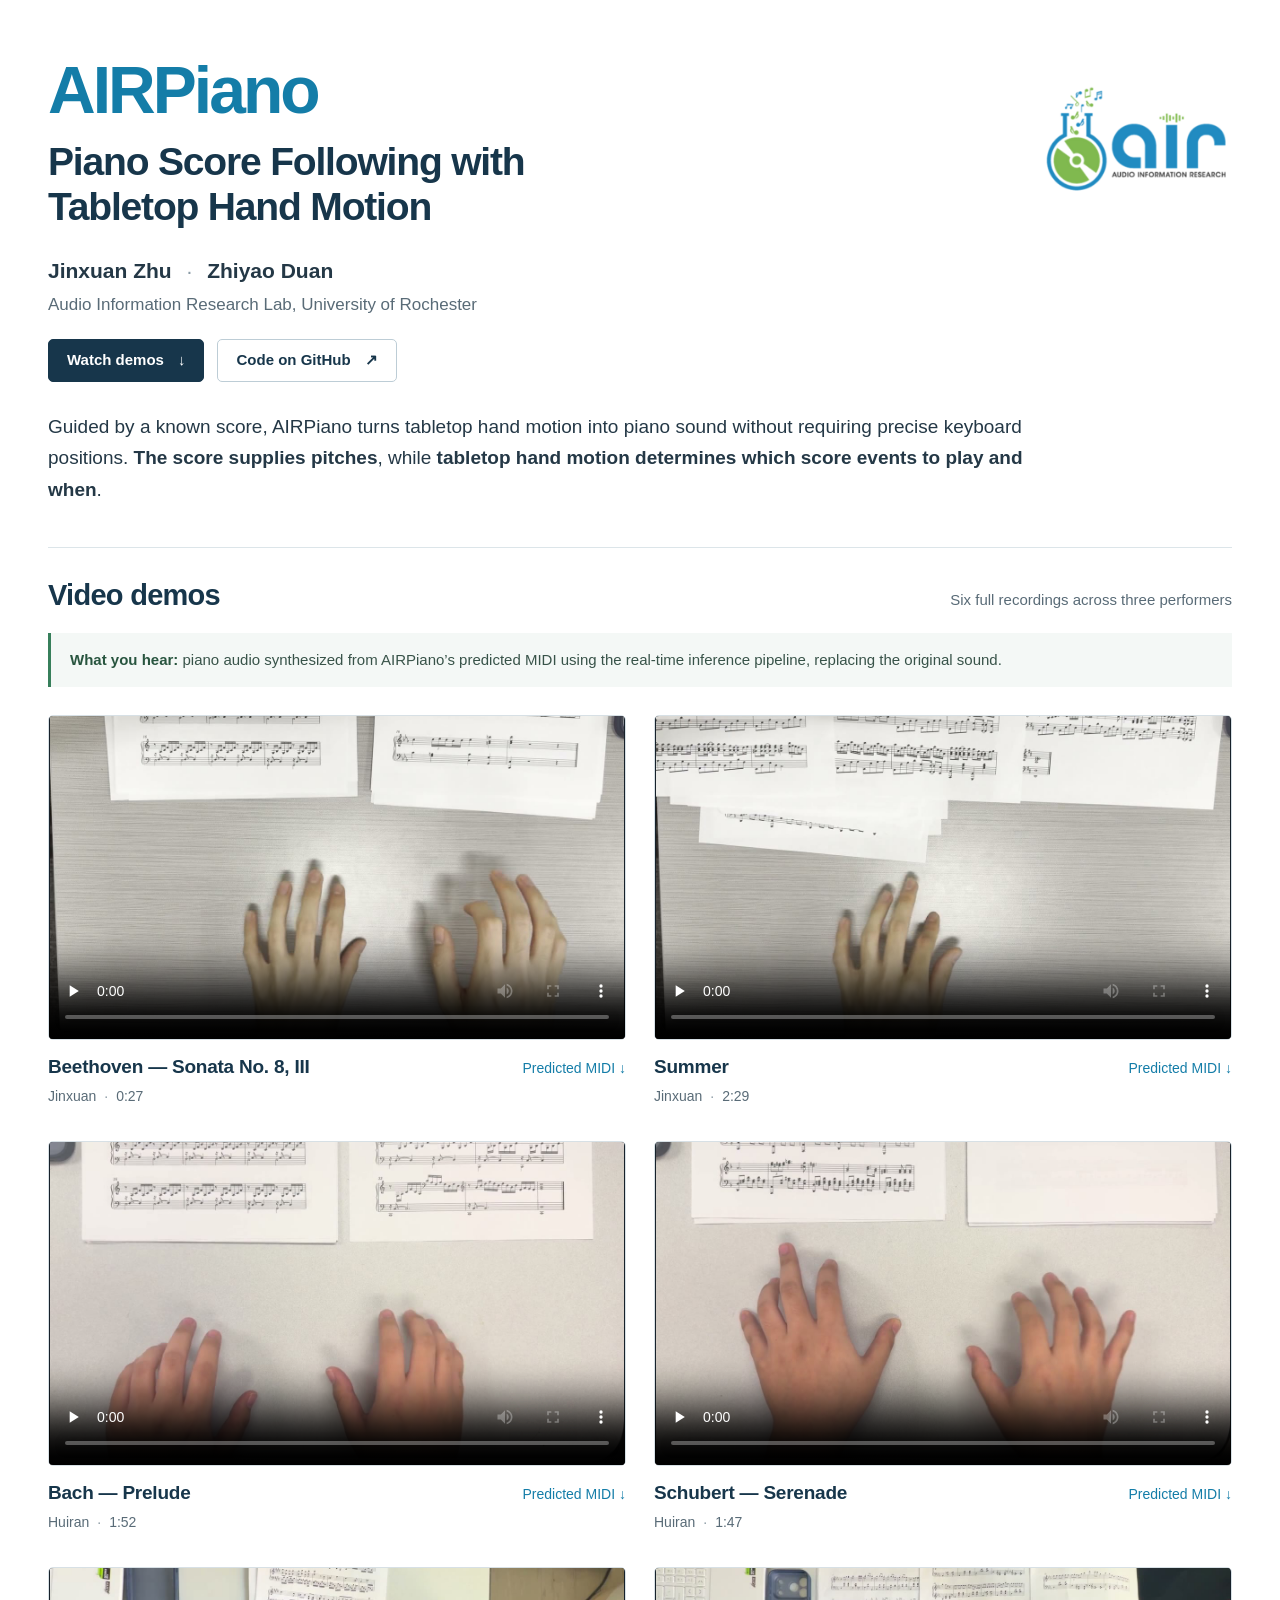
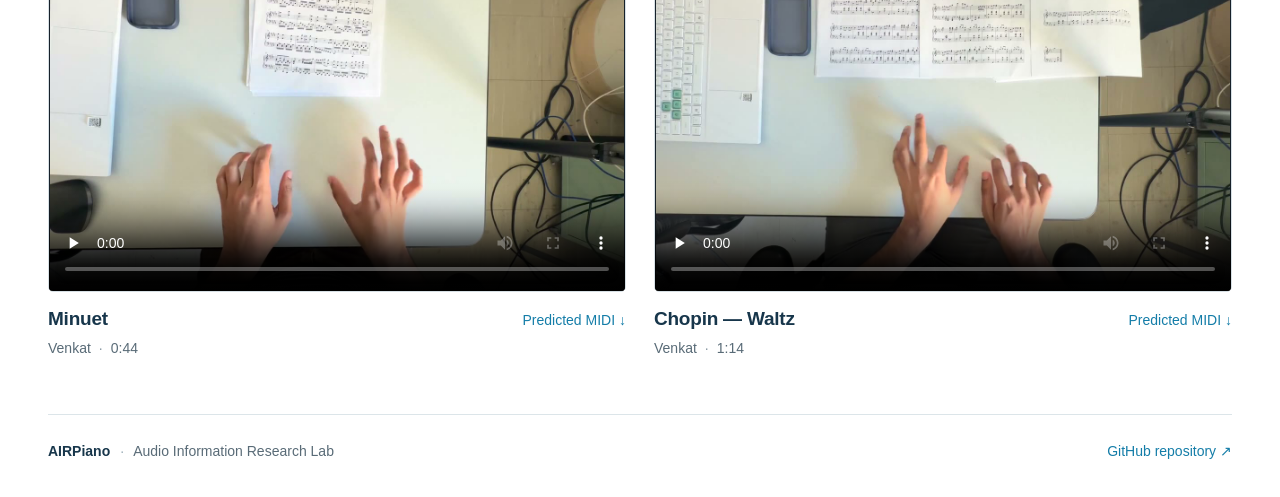
==== docs/index.html @ 3754e56a "Add AIRPiano project page and six predicted MIDI demos" ====
<!doctype html>
<html lang="en">
  <head>
    <meta charset="utf-8">
    <meta name="viewport" content="width=device-width, initial-scale=1">
    <meta name="theme-color" content="#17364b">
    <meta name="description" content="AIRPiano turns tabletop hand motion into piano sound through score-guided alignment. Explore six recorded performances with audio synthesized from predicted MIDI.">
    <meta property="og:title" content="AIRPiano: Piano Score Following with Tabletop Hand Motion">
    <meta property="og:description" content="The score supplies pitches. Tabletop hand motion determines which score events to play and when.">
    <meta property="og:type" content="website">
    <meta property="og:url" content="https://modistandrew.github.io/AIR-Piano/">
    <title>AIRPiano — Piano Score Following with Tabletop Hand Motion</title>
    <link rel="stylesheet" href="styles.css">
    <script src="app.js" defer></script>
  </head>
  <body>
    <a class="skip-link" href="#demos">Skip to video demos</a>
    <header class="project-header page-width">
      <div class="title-row">
        <h1><span class="project-name">AIRPiano</span><span class="project-title">Piano Score Following with<br class="desktop-break"> Tabletop Hand Motion</span></h1>
        <img class="lab-logo" src="assets/air-lab-logo.png" width="224" height="130" alt="Audio Information Research Lab">
      </div>
      <p class="authors">Jinxuan Zhu <span aria-hidden="true">·</span> Zhiyao Duan</p>
      <p class="affiliation">Audio Information Research Lab, University of Rochester</p>
      <nav class="project-links" aria-label="Project links">
        <a class="primary-link" href="#demos">Watch demos <span aria-hidden="true">↓</span></a>
        <a class="repository-link" href="https://github.com/ModistAndrew/AIR-Piano" target="_blank" rel="noopener noreferrer">Code on GitHub <span aria-hidden="true">↗</span><span class="sr-only"> (opens in a new tab)</span></a>
      </nav>
      <p class="project-intro">Guided by a known score, AIRPiano turns tabletop hand motion into piano sound without requiring precise keyboard positions. <strong>The score supplies pitches</strong>, while <strong>tabletop hand motion determines which score events to play and when</strong>.</p>
    </header>

    <main id="main" class="page-width">
      <section class="demo-section" id="demos" aria-labelledby="demos-title">
        <div class="section-heading">
          <h2 id="demos-title">Video demos</h2>
          <p>Six full recordings across three performers</p>
        </div>
        <div class="audio-note" id="audio-note">
          <p><strong>What you hear:</strong> piano audio synthesized from AIRPiano’s predicted MIDI using the real-time inference pipeline, replacing the original sound.</p>
        </div>
        <p id="gallery-status" class="gallery-status" role="status">Loading performances…</p>
        <button id="retry-load" class="retry-button" type="button" hidden>Try loading again</button>
        <div id="demo-gallery" class="demo-gallery" aria-describedby="audio-note"></div>
        <noscript><p class="gallery-status">Please enable JavaScript to load the video gallery. The project’s source code is available on <a href="https://github.com/ModistAndrew/AIR-Piano">GitHub</a>.</p></noscript>
      </section>
    </main>

    <footer class="site-footer page-width">
      <p><strong>AIRPiano</strong> <span aria-hidden="true">·</span> Audio Information Research Lab</p>
      <a href="https://github.com/ModistAndrew/AIR-Piano" target="_blank" rel="noopener noreferrer">GitHub repository <span aria-hidden="true">↗</span><span class="sr-only"> (opens in a new tab)</span></a>
    </footer>
  </body>
</html>
---- docs/styles.css ----
:root {
  color-scheme: light;
  --navy: #17364b;
  --ink: #243846;
  --muted: #596b77;
  --blue: #147da8;
  --green: #377f5b;
  --line: #dce5e9;
  --soft: #f4f8f6;
}

* { box-sizing: border-box; }
html { scroll-behavior: smooth; scroll-padding-top: 24px; }
body { margin: 0; color: var(--ink); background: #fff; font: 17px/1.6 -apple-system, BlinkMacSystemFont, "Segoe UI", Arial, sans-serif; }
a { color: var(--blue); text-underline-offset: 4px; }
a:hover { color: var(--navy); }
button, a, video { -webkit-tap-highlight-color: transparent; }
a:focus-visible, button:focus-visible, video:focus-visible { outline: 3px solid #157faa; outline-offset: 5px; }
button { font: inherit; }
[hidden] { display: none !important; }
.page-width { width: min(1184px, calc(100% - 64px)); margin-inline: auto; }
.sr-only { position: absolute; width: 1px; height: 1px; padding: 0; margin: -1px; overflow: hidden; clip: rect(0,0,0,0); white-space: nowrap; border: 0; }
.skip-link { position: fixed; z-index: 10; top: 12px; left: 16px; padding: 10px 18px; color: #fff; background: var(--navy); transform: translateY(-150%); }
.skip-link:focus { color: #fff; transform: translateY(0); }

.project-header { padding-top: 52px; padding-bottom: 42px; }
.title-row { display: flex; align-items: center; justify-content: space-between; gap: 48px; }
h1, h2, h3, p { margin-top: 0; }
h1 { margin-bottom: 0; color: var(--navy); font-weight: 650; letter-spacing: -.035em; line-height: 1.16; }
.project-name { display: block; margin-bottom: 10px; color: var(--blue); font-size: clamp(46px, 5.2vw, 66px); font-weight: 750; letter-spacing: -.045em; }
.project-title { display: block; font-size: clamp(27px, 3.05vw, 40px); }
.lab-logo { display: block; flex: 0 0 auto; width: 190px; height: auto; object-fit: contain; }
.authors { margin: 25px 0 3px; font-size: 21px; font-weight: 600; }
.authors span { display: inline-block; padding-inline: 9px; color: #8a9ba6; font-weight: 400; }
.affiliation { margin-bottom: 21px; color: var(--muted); font-size: 17px; }
.project-links { display: flex; align-items: center; flex-wrap: wrap; gap: 13px; }
.project-links a { display: inline-flex; align-items: center; justify-content: center; gap: 14px; min-height: 43px; padding: 8px 18px; border: 1px solid var(--navy); border-radius: 5px; font-size: 15px; font-weight: 600; text-decoration: none; }
.project-links .primary-link { color: #fff; background: var(--navy); }
.project-links .primary-link:hover { background: #244f69; }
.project-links .repository-link { color: var(--navy); border-color: #bdcdd6; background: #fff; }
.project-links .repository-link:hover { border-color: var(--navy); background: #f7fafb; }
.project-intro { max-width: 1030px; margin: 29px 0 0; font-size: 19px; line-height: 1.65; }
.project-intro strong { font-weight: 650; }

.demo-section { padding-top: 29px; border-top: 1px solid var(--line); }
.section-heading { display: flex; align-items: baseline; justify-content: space-between; gap: 20px; margin-bottom: 18px; }
h2 { margin: 0; color: var(--navy); font-size: 29px; line-height: 1.3; font-weight: 650; letter-spacing: -.025em; }
.section-heading p { margin: 0; color: var(--muted); font-size: 15px; }
.audio-note { margin-bottom: 28px; padding: 15px 19px; border-left: 3px solid var(--green); background: var(--soft); color: #385349; font-size: 15px; line-height: 1.65; }
.audio-note p { margin: 0; }
.audio-note strong { color: #28553f; font-weight: 650; }
.gallery-status { margin: 36px 0; color: var(--muted); }
.retry-button { margin-bottom: 28px; padding: 8px 18px; color: var(--navy); border: 1px solid #a8bdc9; border-radius: 4px; background: #fff; cursor: pointer; }
.demo-gallery { display: grid; grid-template-columns: repeat(2, minmax(0, 1fr)); gap: 34px 28px; }
.demo-card { min-width: 0; }
.video-frame { position: relative; overflow: hidden; aspect-ratio: 16 / 9; background: #eaf0f3; border: 1px solid #d7e0e5; border-radius: 5px; }
.video-frame video { display: block; width: 100%; height: 100%; object-fit: contain; background: #17212a; }
.video-error { position: absolute; inset: 0; display: grid; place-content: center; gap: 12px; padding: 25px; color: var(--navy); background: #f2f6f8; text-align: center; font-size: 15px; }
.video-error p { margin: 0; }
.video-error a { font-weight: 600; }
.demo-caption { display: flex; align-items: flex-start; justify-content: space-between; gap: 15px; padding-top: 14px; }
.demo-caption > div { min-width: 0; }
h3 { margin-bottom: 5px; color: var(--navy); font-size: 19px; line-height: 1.4; font-weight: 650; letter-spacing: -.012em; }
.demo-meta { display: flex; flex-wrap: wrap; gap: 8px; margin: 0; color: var(--muted); font-size: 14px; line-height: 1.5; }
.demo-meta .meta-separator { color: #8b9aa4; }
.midi-download { flex: 0 0 auto; padding: 3px 0 3px 8px; font-size: 14px; white-space: nowrap; text-decoration: none; }
.midi-download:hover { text-decoration: underline; }
.site-footer { display: flex; align-items: center; justify-content: space-between; gap: 24px; margin-top: 55px; padding-top: 25px; padding-bottom: 35px; border-top: 1px solid var(--line); color: var(--muted); font-size: 14px; }
.site-footer p { margin: 0; }
.site-footer p span { padding-inline: 6px; color: #9badb8; }
.site-footer strong { color: var(--navy); font-weight: 650; }
.site-footer a { text-decoration: none; }
.site-footer a:hover { text-decoration: underline; }

@media (max-width: 900px) {
  .title-row { gap: 24px; }
  .lab-logo { width: 145px; }
  .desktop-break { display: none; }
  .demo-caption { flex-direction: column; gap: 6px; }
  .midi-download { padding-left: 0; }
}

@media (max-width: 680px) {
  html { scroll-padding-top: 16px; }
  .page-width { width: calc(100% - 36px); }
  .project-header { padding-top: 26px; padding-bottom: 29px; }
  .title-row { position: relative; display: block; }
  .project-name { padding-right: 100px; margin-bottom: 17px; font-size: 45px; }
  .project-title { font-size: 30px; line-height: 1.2; }
  .lab-logo { position: absolute; top: 1px; right: 0; width: 88px; }
  .authors { margin-top: 20px; font-size: 18px; }
  .affiliation { font-size: 15px; line-height: 1.55; }
  .project-links a { padding-inline: 14px; font-size: 14px; min-height: 44px; }
  .project-intro { margin-top: 23px; font-size: 17px; line-height: 1.65; }
  .demo-section { padding-top: 24px; }
  .section-heading { display: block; margin-bottom: 16px; }
  h2 { font-size: 27px; }
  .section-heading p { margin-top: 7px; font-size: 14px; }
  .audio-note { padding: 13px 15px; margin-bottom: 23px; font-size: 14px; }
  .demo-gallery { grid-template-columns: minmax(0, 1fr); gap: 29px; }
  .demo-caption { display: grid; grid-template-columns: minmax(0, 1fr) auto; gap: 4px 12px; padding-top: 11px; }
  .demo-caption > div { display: contents; }
  .demo-caption h3 { grid-column: 1 / -1; margin-bottom: 0; font-size: 18px; }
  .demo-meta { grid-column: 1; grid-row: 2; }
  .midi-download { grid-column: 2; grid-row: 2; align-self: start; padding-top: 0; font-size: 13px; }
  .site-footer { align-items: flex-start; flex-direction: column; gap: 11px; margin-top: 35px; padding-top: 21px; padding-bottom: 28px; font-size: 13px; }
}

@media (max-width: 360px) {
  .project-name { font-size: 39px; padding-right: 87px; }
  .lab-logo { width: 77px; }
  .project-title { font-size: 27px; }
}

@media (prefers-reduced-motion: reduce) {
  html { scroll-behavior: auto; }
}
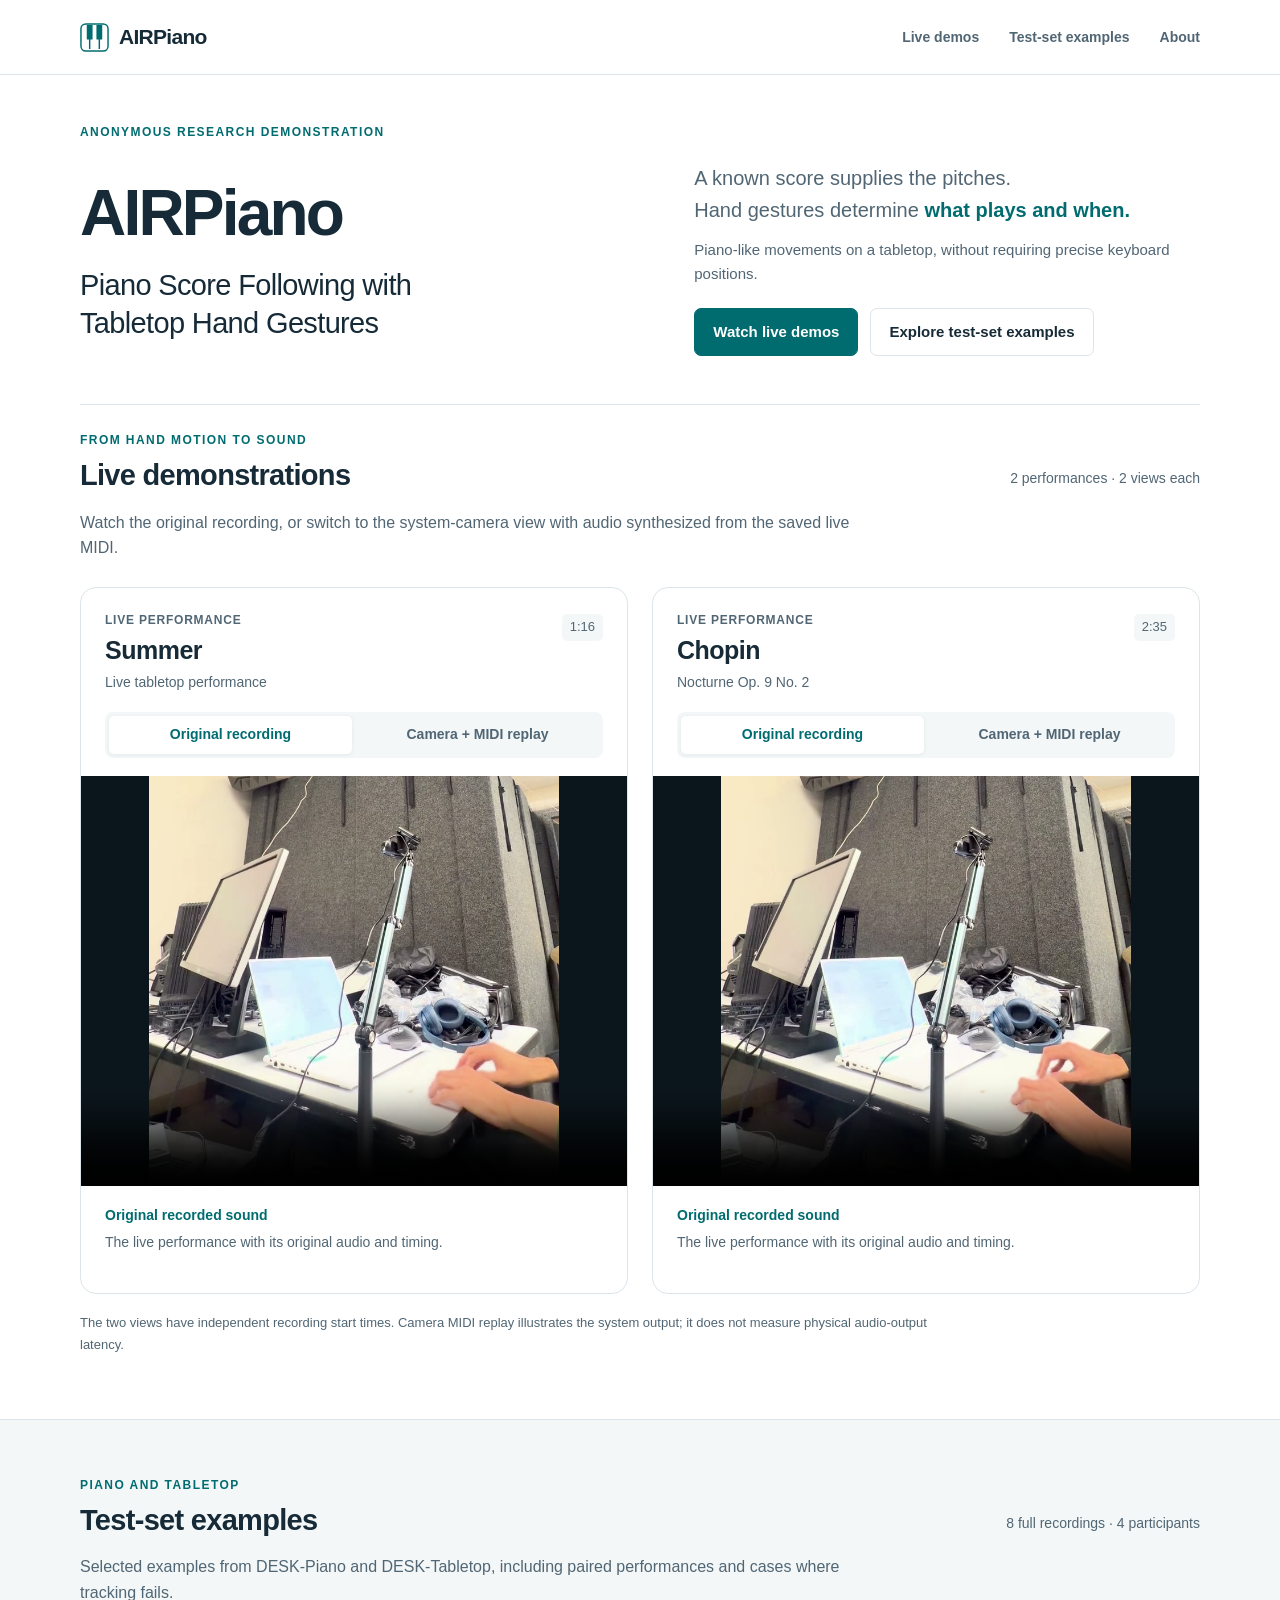
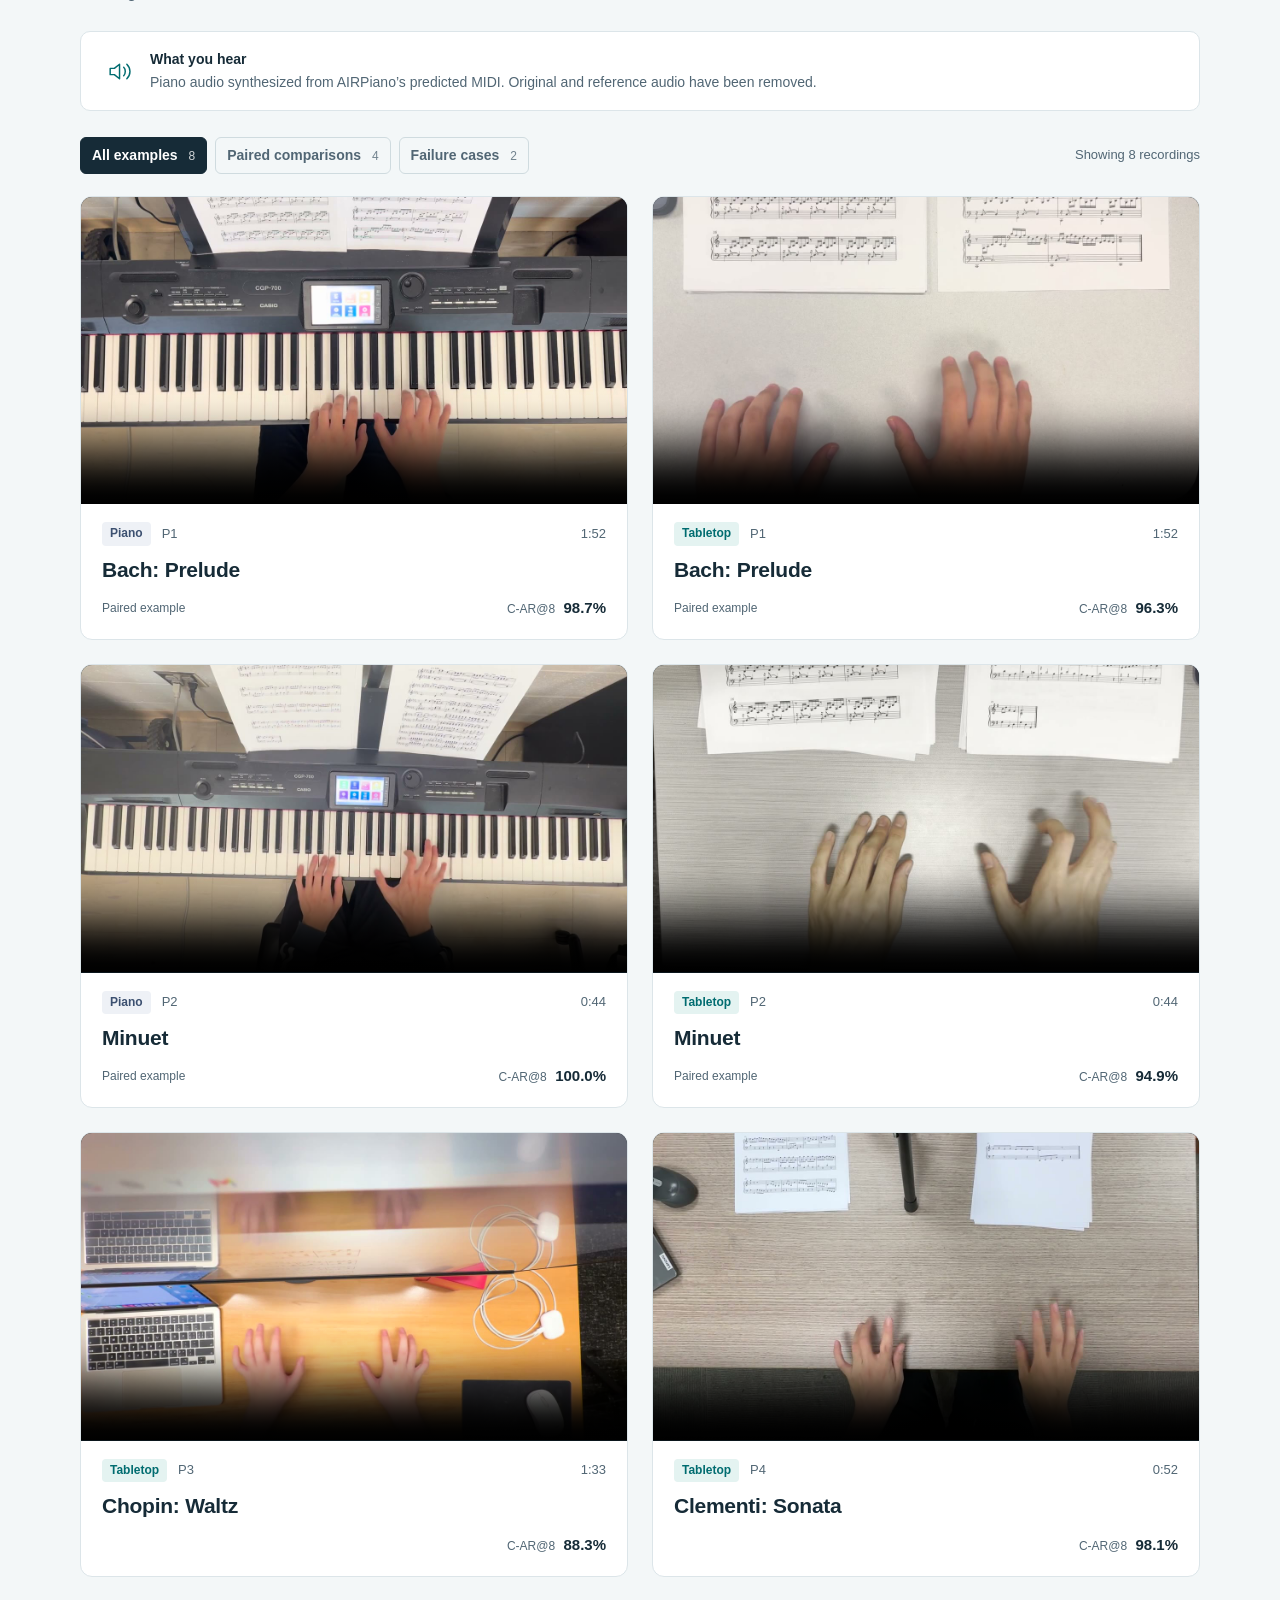
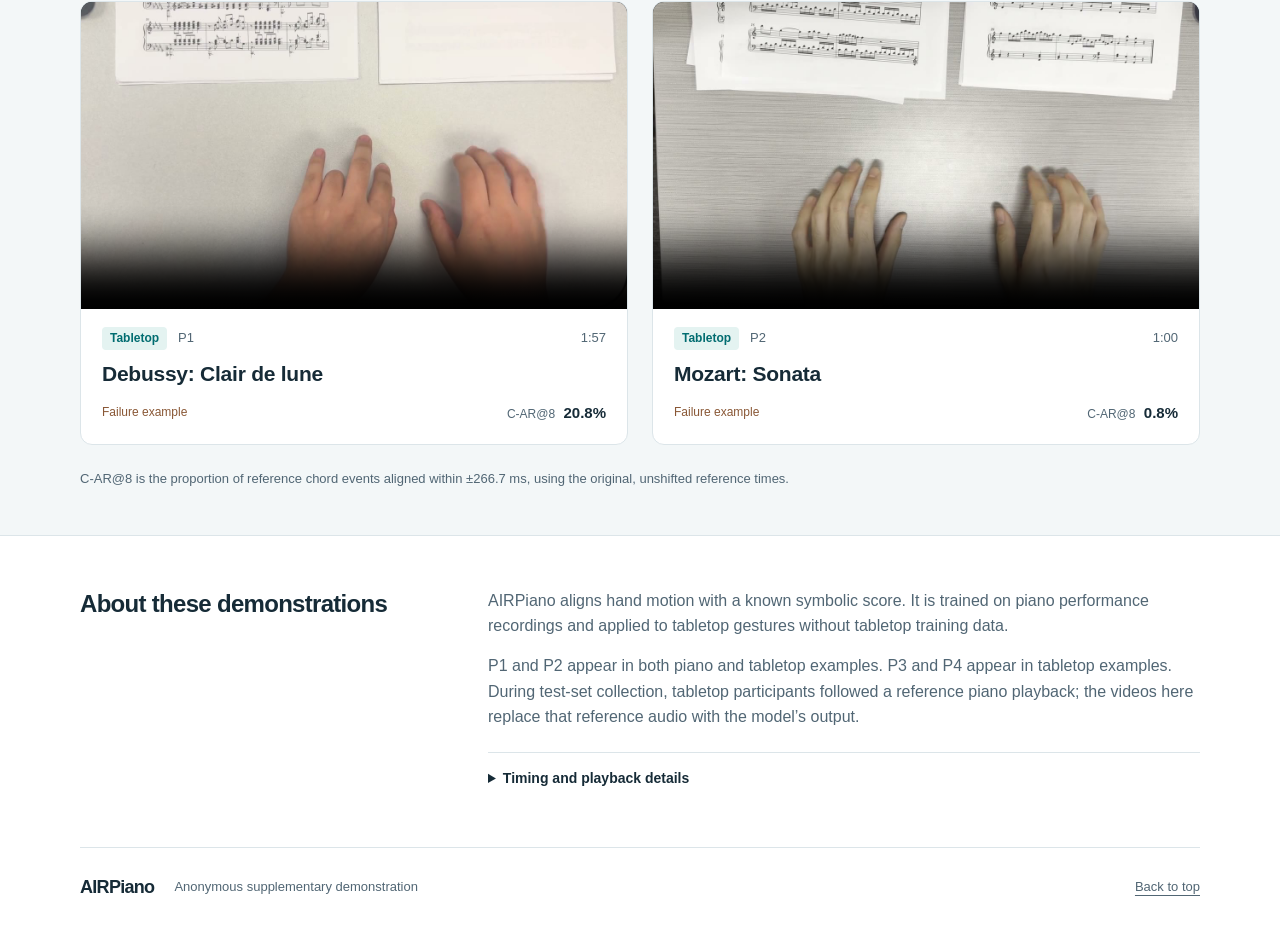
==== commit db9236f7: "Replace project page with anonymous live and evaluation demos" ====
--- a/docs/index.html
+++ b/docs/index.html
@@ -1,53 +1,121 @@
 <!doctype html>
 <html lang="en">
-  <head>
-    <meta charset="utf-8">
-    <meta name="viewport" content="width=device-width, initial-scale=1">
-    <meta name="theme-color" content="#17364b">
-    <meta name="description" content="AIRPiano turns tabletop hand motion into piano sound through score-guided alignment. Explore six recorded performances with audio synthesized from predicted MIDI.">
-    <meta property="og:title" content="AIRPiano: Piano Score Following with Tabletop Hand Motion">
-    <meta property="og:description" content="The score supplies pitches. Tabletop hand motion determines which score events to play and when.">
-    <meta property="og:type" content="website">
-    <meta property="og:url" content="https://modistandrew.github.io/AIR-Piano/">
-    <title>AIRPiano — Piano Score Following with Tabletop Hand Motion</title>
-    <link rel="stylesheet" href="styles.css">
-    <script src="app.js" defer></script>
-  </head>
-  <body>
-    <a class="skip-link" href="#demos">Skip to video demos</a>
-    <header class="project-header page-width">
-      <div class="title-row">
-        <h1><span class="project-name">AIRPiano</span><span class="project-title">Piano Score Following with<br class="desktop-break"> Tabletop Hand Motion</span></h1>
-        <img class="lab-logo" src="assets/air-lab-logo.png" width="224" height="130" alt="Audio Information Research Lab">
-      </div>
-      <p class="authors">Jinxuan Zhu <span aria-hidden="true">·</span> Zhiyao Duan</p>
-      <p class="affiliation">Audio Information Research Lab, University of Rochester</p>
-      <nav class="project-links" aria-label="Project links">
-        <a class="primary-link" href="#demos">Watch demos <span aria-hidden="true">↓</span></a>
-        <a class="repository-link" href="https://github.com/ModistAndrew/AIR-Piano" target="_blank" rel="noopener noreferrer">Code on GitHub <span aria-hidden="true">↗</span><span class="sr-only"> (opens in a new tab)</span></a>
-      </nav>
-      <p class="project-intro">Guided by a known score, AIRPiano turns tabletop hand motion into piano sound without requiring precise keyboard positions. <strong>The score supplies pitches</strong>, while <strong>tabletop hand motion determines which score events to play and when</strong>.</p>
-    </header>
+<head>
+  <meta charset="utf-8">
+  <meta name="viewport" content="width=device-width, initial-scale=1">
+  <meta name="description" content="AIRPiano: piano score following with tabletop hand gestures. Explore live demonstrations and piano/tabletop evaluation examples.">
+  <meta name="robots" content="noindex, nofollow, noarchive">
+  <meta name="referrer" content="no-referrer">
+  <meta name="theme-color" content="#f7fafb">
+  <meta property="og:title" content="AIRPiano: Piano Score Following with Tabletop Hand Gestures">
+  <meta property="og:description" content="A known score supplies the pitches. Hand gestures determine what plays and when.">
+  <meta property="og:type" content="website">
+  <title>AIRPiano | Tabletop Piano Gestures</title>
+  <link rel="icon" href="assets/favicon.svg" type="image/svg+xml">
+  <link rel="stylesheet" href="styles.css">
+  <script src="app.js" defer></script>
+</head>
+<body>
+  <a class="skip-link" href="#main">Skip to main content</a>
+  <header class="site-header"><div class="page-width header-inner"><a class="wordmark" href="#top" aria-label="AIRPiano home"><svg viewBox="0 0 30 30" aria-hidden="true"><rect x="1" y="1" width="28" height="28" rx="5"/><path d="M10 3v24M20 3v24"/><path class="black-key" d="M7 2h6v15H7zM17 2h6v15h-6z"/></svg>AIRPiano</a><nav aria-label="Sections"><a href="#live">Live demos</a><a href="#examples">Test-set examples</a><a href="#about">About</a></nav></div></header>
+  <main id="main">
+    <section class="hero page-width" id="top" aria-labelledby="hero-title">
+      <p class="eyebrow">Anonymous research demonstration</p>
+      <div class="hero-content"><div class="hero-title-block">
+      <h1 id="hero-title">AIRPiano<span>Piano Score Following with<br class="desktop-break"> Tabletop Hand Gestures</span></h1>
+      </div><div class="hero-summary">
+      <p class="hero-intro">A known score supplies the pitches.<br>Hand gestures determine <em>what plays and when.</em></p>
+      <p class="hero-detail">Piano-like movements on a tabletop, without requiring precise keyboard positions.</p>
+      <div class="hero-links"><a class="button-primary" href="#live">Watch live demos</a><a class="button-secondary" href="#examples">Explore test-set examples</a></div>
+      </div></div>
+    </section>
 
-    <main id="main" class="page-width">
-      <section class="demo-section" id="demos" aria-labelledby="demos-title">
-        <div class="section-heading">
-          <h2 id="demos-title">Video demos</h2>
-          <p>Six full recordings across three performers</p>
-        </div>
-        <div class="audio-note" id="audio-note">
-          <p><strong>What you hear:</strong> piano audio synthesized from AIRPiano’s predicted MIDI using the real-time inference pipeline, replacing the original sound.</p>
-        </div>
-        <p id="gallery-status" class="gallery-status" role="status">Loading performances…</p>
-        <button id="retry-load" class="retry-button" type="button" hidden>Try loading again</button>
-        <div id="demo-gallery" class="demo-gallery" aria-describedby="audio-note"></div>
-        <noscript><p class="gallery-status">Please enable JavaScript to load the video gallery. The project’s source code is available on <a href="https://github.com/ModistAndrew/AIR-Piano">GitHub</a>.</p></noscript>
-      </section>
-    </main>
+    <section class="live-section page-width" id="live" aria-labelledby="live-title">
+      <div class="section-heading"><div><p class="eyebrow">From hand motion to sound</p><h2 id="live-title">Live demonstrations</h2></div><span class="section-count">2 performances · 2 views each</span></div>
+      <p class="section-intro">Watch the original recording, or switch to the system-camera view with audio synthesized from the saved live MIDI.</p>
+      <div class="live-grid">
+<article class="live-card" aria-labelledby="title-summer" data-live-card>
+  <div class="live-card-heading"><div><p class="overline">Live performance</p><h3 id="title-summer">Summer</h3><p class="piece-detail">Live tabletop performance</p></div><span class="duration" data-duration>1:16</span></div>
+  <div class="view-switch" role="group" aria-label="Recording view for Summer">
+    <button type="button" aria-pressed="true" data-view="original" data-src="assets/media/live_summer.mp4" data-poster="assets/media/live_summer.jpg" data-duration="1:16">Original recording</button>
+    <button type="button" aria-pressed="false" data-view="camera" data-src="assets/media/camera_summer.mp4" data-poster="assets/media/camera_summer.jpg" data-duration="1:11">Camera + MIDI replay</button>
+  </div>
+  <div class="live-screen"><video controls playsinline preload="none" poster="assets/media/live_summer.jpg" aria-label="Summer: original live recording"><source src="assets/media/live_summer.mp4" type="video/mp4">Your browser does not support embedded video. <a href="assets/media/live_summer.mp4">Open the video</a>.</video></div>
+  <div class="view-explanation" aria-live="polite"><span class="audio-label" data-audio-label>Original recorded sound</span><p data-view-description>The live performance with its original audio and timing.</p></div>
+  <noscript><p class="no-script-link"><a href="assets/media/camera_summer.mp4">Watch the camera view with synthesized MIDI replay</a>.</p></noscript>
+</article>
+<article class="live-card" aria-labelledby="title-chopin_nocturne_op_9_no_2" data-live-card>
+  <div class="live-card-heading"><div><p class="overline">Live performance</p><h3 id="title-chopin_nocturne_op_9_no_2">Chopin</h3><p class="piece-detail">Nocturne Op. 9 No. 2</p></div><span class="duration" data-duration>2:35</span></div>
+  <div class="view-switch" role="group" aria-label="Recording view for Chopin">
+    <button type="button" aria-pressed="true" data-view="original" data-src="assets/media/live_chopin_nocturne_op_9_no_2.mp4" data-poster="assets/media/live_chopin_nocturne_op_9_no_2.jpg" data-duration="2:35">Original recording</button>
+    <button type="button" aria-pressed="false" data-view="camera" data-src="assets/media/camera_chopin_nocturne_op_9_no_2.mp4" data-poster="assets/media/camera_chopin_nocturne_op_9_no_2.jpg" data-duration="2:29">Camera + MIDI replay</button>
+  </div>
+  <div class="live-screen"><video controls playsinline preload="none" poster="assets/media/live_chopin_nocturne_op_9_no_2.jpg" aria-label="Chopin: original live recording"><source src="assets/media/live_chopin_nocturne_op_9_no_2.mp4" type="video/mp4">Your browser does not support embedded video. <a href="assets/media/live_chopin_nocturne_op_9_no_2.mp4">Open the video</a>.</video></div>
+  <div class="view-explanation" aria-live="polite"><span class="audio-label" data-audio-label>Original recorded sound</span><p data-view-description>The live performance with its original audio and timing.</p></div>
+  <noscript><p class="no-script-link"><a href="assets/media/camera_chopin_nocturne_op_9_no_2.mp4">Watch the camera view with synthesized MIDI replay</a>.</p></noscript>
+</article></div>
+      <p class="timing-note">The two views have independent recording start times. Camera MIDI replay illustrates the system output; it does not measure physical audio-output latency.</p>
+    </section>
 
-    <footer class="site-footer page-width">
-      <p><strong>AIRPiano</strong> <span aria-hidden="true">·</span> Audio Information Research Lab</p>
-      <a href="https://github.com/ModistAndrew/AIR-Piano" target="_blank" rel="noopener noreferrer">GitHub repository <span aria-hidden="true">↗</span><span class="sr-only"> (opens in a new tab)</span></a>
-    </footer>
-  </body>
+    <section class="examples-section" id="examples" aria-labelledby="examples-title"><div class="page-width">
+      <div class="section-heading"><div><p class="eyebrow">Piano and tabletop</p><h2 id="examples-title">Test-set examples</h2></div><span class="section-count">8 full recordings · 4 participants</span></div>
+      <p class="section-intro">Selected examples from DESK-Piano and DESK-Tabletop, including paired performances and cases where tracking fails.</p>
+      <div class="sound-note"><span class="sound-mark" aria-hidden="true"><svg viewBox="0 0 24 24"><path d="M4 9v6h4l5 4V5L8 9H4zM17 8c2 2 2 6 0 8M20 5c4 4 4 10 0 14"/></svg></span><p><strong>What you hear</strong> Piano audio synthesized from AIRPiano’s predicted MIDI. Original and reference audio have been removed.</p></div>
+      <div class="gallery-toolbar"><div class="filters" role="group" aria-label="Filter evaluation examples"><button type="button" data-filter="all" aria-pressed="true">All examples <span>8</span></button><button type="button" data-filter="paired" aria-pressed="false">Paired comparisons <span>4</span></button><button type="button" data-filter="failure" aria-pressed="false">Failure cases <span>2</span></button></div><span id="gallery-status" class="gallery-status" role="status">Showing 8 recordings</span></div>
+      <div class="example-grid">
+<article class="example-card" data-example data-group="paired" aria-labelledby="eval_p1_piano_bach_prelude-title">
+  <div class="example-screen"><video controls playsinline preload="none" poster="assets/media/eval_p1_piano_bach_prelude.jpg" aria-label="Bach: Prelude, P1, Piano, predicted MIDI audio"><source src="assets/media/eval_p1_piano_bach_prelude.mp4" type="video/mp4">Your browser does not support embedded video. <a href="assets/media/eval_p1_piano_bach_prelude.mp4">Open the video</a>.</video></div>
+  <div class="example-details"><div class="example-meta"><span class="condition piano">Piano</span><span>P1</span><span class="duration">1:52</span></div>
+  <h3 id="eval_p1_piano_bach_prelude-title">Bach: Prelude</h3>
+  <div class="example-bottom"><span class="case-label">Paired example</span><span class="metric" title="Chord alignment rate within 8 frames (266.7 ms)">C-AR@8 <strong>98.7%</strong></span></div></div>
+</article>
+<article class="example-card" data-example data-group="paired" aria-labelledby="eval_p1_tabletop_bach_prelude-title">
+  <div class="example-screen"><video controls playsinline preload="none" poster="assets/media/eval_p1_tabletop_bach_prelude.jpg" aria-label="Bach: Prelude, P1, Tabletop, predicted MIDI audio"><source src="assets/media/eval_p1_tabletop_bach_prelude.mp4" type="video/mp4">Your browser does not support embedded video. <a href="assets/media/eval_p1_tabletop_bach_prelude.mp4">Open the video</a>.</video></div>
+  <div class="example-details"><div class="example-meta"><span class="condition tabletop">Tabletop</span><span>P1</span><span class="duration">1:52</span></div>
+  <h3 id="eval_p1_tabletop_bach_prelude-title">Bach: Prelude</h3>
+  <div class="example-bottom"><span class="case-label">Paired example</span><span class="metric" title="Chord alignment rate within 8 frames (266.7 ms)">C-AR@8 <strong>96.3%</strong></span></div></div>
+</article>
+<article class="example-card" data-example data-group="paired" aria-labelledby="eval_p2_piano_minuet-title">
+  <div class="example-screen"><video controls playsinline preload="none" poster="assets/media/eval_p2_piano_minuet.jpg" aria-label="Minuet, P2, Piano, predicted MIDI audio"><source src="assets/media/eval_p2_piano_minuet.mp4" type="video/mp4">Your browser does not support embedded video. <a href="assets/media/eval_p2_piano_minuet.mp4">Open the video</a>.</video></div>
+  <div class="example-details"><div class="example-meta"><span class="condition piano">Piano</span><span>P2</span><span class="duration">0:44</span></div>
+  <h3 id="eval_p2_piano_minuet-title">Minuet</h3>
+  <div class="example-bottom"><span class="case-label">Paired example</span><span class="metric" title="Chord alignment rate within 8 frames (266.7 ms)">C-AR@8 <strong>100.0%</strong></span></div></div>
+</article>
+<article class="example-card" data-example data-group="paired" aria-labelledby="eval_p2_tabletop_minuet-title">
+  <div class="example-screen"><video controls playsinline preload="none" poster="assets/media/eval_p2_tabletop_minuet.jpg" aria-label="Minuet, P2, Tabletop, predicted MIDI audio"><source src="assets/media/eval_p2_tabletop_minuet.mp4" type="video/mp4">Your browser does not support embedded video. <a href="assets/media/eval_p2_tabletop_minuet.mp4">Open the video</a>.</video></div>
+  <div class="example-details"><div class="example-meta"><span class="condition tabletop">Tabletop</span><span>P2</span><span class="duration">0:44</span></div>
+  <h3 id="eval_p2_tabletop_minuet-title">Minuet</h3>
+  <div class="example-bottom"><span class="case-label">Paired example</span><span class="metric" title="Chord alignment rate within 8 frames (266.7 ms)">C-AR@8 <strong>94.9%</strong></span></div></div>
+</article>
+<article class="example-card" data-example data-group="additional" aria-labelledby="eval_p3_tabletop_chopin_waltz-title">
+  <div class="example-screen"><video controls playsinline preload="none" poster="assets/media/eval_p3_tabletop_chopin_waltz.jpg" aria-label="Chopin: Waltz, P3, Tabletop, predicted MIDI audio"><source src="assets/media/eval_p3_tabletop_chopin_waltz.mp4" type="video/mp4">Your browser does not support embedded video. <a href="assets/media/eval_p3_tabletop_chopin_waltz.mp4">Open the video</a>.</video></div>
+  <div class="example-details"><div class="example-meta"><span class="condition tabletop">Tabletop</span><span>P3</span><span class="duration">1:33</span></div>
+  <h3 id="eval_p3_tabletop_chopin_waltz-title">Chopin: Waltz</h3>
+  <div class="example-bottom"><span class="metric" title="Chord alignment rate within 8 frames (266.7 ms)">C-AR@8 <strong>88.3%</strong></span></div></div>
+</article>
+<article class="example-card" data-example data-group="additional" aria-labelledby="eval_p4_tabletop_clementi_sonata-title">
+  <div class="example-screen"><video controls playsinline preload="none" poster="assets/media/eval_p4_tabletop_clementi_sonata.jpg" aria-label="Clementi: Sonata, P4, Tabletop, predicted MIDI audio"><source src="assets/media/eval_p4_tabletop_clementi_sonata.mp4" type="video/mp4">Your browser does not support embedded video. <a href="assets/media/eval_p4_tabletop_clementi_sonata.mp4">Open the video</a>.</video></div>
+  <div class="example-details"><div class="example-meta"><span class="condition tabletop">Tabletop</span><span>P4</span><span class="duration">0:52</span></div>
+  <h3 id="eval_p4_tabletop_clementi_sonata-title">Clementi: Sonata</h3>
+  <div class="example-bottom"><span class="metric" title="Chord alignment rate within 8 frames (266.7 ms)">C-AR@8 <strong>98.1%</strong></span></div></div>
+</article>
+<article class="example-card" data-example data-group="failure" aria-labelledby="eval_p1_tabletop_debussy_moon-title">
+  <div class="example-screen"><video controls playsinline preload="none" poster="assets/media/eval_p1_tabletop_debussy_moon.jpg" aria-label="Debussy: Clair de lune, P1, Tabletop, predicted MIDI audio"><source src="assets/media/eval_p1_tabletop_debussy_moon.mp4" type="video/mp4">Your browser does not support embedded video. <a href="assets/media/eval_p1_tabletop_debussy_moon.mp4">Open the video</a>.</video></div>
+  <div class="example-details"><div class="example-meta"><span class="condition tabletop">Tabletop</span><span>P1</span><span class="duration">1:57</span></div>
+  <h3 id="eval_p1_tabletop_debussy_moon-title">Debussy: Clair de lune</h3>
+  <div class="example-bottom"><span class="case-label">Failure example</span><span class="metric" title="Chord alignment rate within 8 frames (266.7 ms)">C-AR@8 <strong>20.8%</strong></span></div></div>
+</article>
+<article class="example-card" data-example data-group="failure" aria-labelledby="eval_p2_tabletop_mozart_sonata-title">
+  <div class="example-screen"><video controls playsinline preload="none" poster="assets/media/eval_p2_tabletop_mozart_sonata.jpg" aria-label="Mozart: Sonata, P2, Tabletop, predicted MIDI audio"><source src="assets/media/eval_p2_tabletop_mozart_sonata.mp4" type="video/mp4">Your browser does not support embedded video. <a href="assets/media/eval_p2_tabletop_mozart_sonata.mp4">Open the video</a>.</video></div>
+  <div class="example-details"><div class="example-meta"><span class="condition tabletop">Tabletop</span><span>P2</span><span class="duration">1:00</span></div>
+  <h3 id="eval_p2_tabletop_mozart_sonata-title">Mozart: Sonata</h3>
+  <div class="example-bottom"><span class="case-label">Failure example</span><span class="metric" title="Chord alignment rate within 8 frames (266.7 ms)">C-AR@8 <strong>0.8%</strong></span></div></div>
+</article></div>
+      <p class="metric-note">C-AR@8 is the proportion of reference chord events aligned within ±266.7 ms, using the original, unshifted reference times.</p>
+    </div></section>
+
+    <section class="about-section page-width" id="about" aria-labelledby="about-title"><h2 id="about-title">About these demonstrations</h2><div class="about-copy"><p>AIRPiano aligns hand motion with a known symbolic score. It is trained on piano performance recordings and applied to tabletop gestures without tabletop training data.</p><p>P1 and P2 appear in both piano and tabletop examples. P3 and P4 appear in tabletop examples. During test-set collection, tabletop participants followed a reference piano playback; the videos here replace that reference audio with the model’s output.</p><details><summary>Timing and playback details</summary><p>Evaluation videos preserve the saved prediction times, with no additional offset or tempo adjustment. Failure examples retain periods with no predicted sound. A final frame may be held briefly so the last synthesized note can finish.</p><p>Original live recordings retain their recorded audio. Camera-view audio is a replay synthesized from the MIDI logged during the live session, on the same session timeline. End-to-end latency has not been measured.</p></details></div></section>
+  </main>
+  <footer class="site-footer page-width"><span class="wordmark">AIRPiano</span><p>Anonymous supplementary demonstration</p><a href="#top">Back to top</a></footer>
+</body>
 </html>
--- a/docs/styles.css
+++ b/docs/styles.css
@@ -1,117 +1,10 @@
-:root {
-  color-scheme: light;
-  --navy: #17364b;
-  --ink: #243846;
-  --muted: #596b77;
-  --blue: #147da8;
-  --green: #377f5b;
-  --line: #dce5e9;
-  --soft: #f4f8f6;
-}
-
-* { box-sizing: border-box; }
-html { scroll-behavior: smooth; scroll-padding-top: 24px; }
-body { margin: 0; color: var(--ink); background: #fff; font: 17px/1.6 -apple-system, BlinkMacSystemFont, "Segoe UI", Arial, sans-serif; }
-a { color: var(--blue); text-underline-offset: 4px; }
-a:hover { color: var(--navy); }
-button, a, video { -webkit-tap-highlight-color: transparent; }
-a:focus-visible, button:focus-visible, video:focus-visible { outline: 3px solid #157faa; outline-offset: 5px; }
-button { font: inherit; }
-[hidden] { display: none !important; }
-.page-width { width: min(1184px, calc(100% - 64px)); margin-inline: auto; }
-.sr-only { position: absolute; width: 1px; height: 1px; padding: 0; margin: -1px; overflow: hidden; clip: rect(0,0,0,0); white-space: nowrap; border: 0; }
-.skip-link { position: fixed; z-index: 10; top: 12px; left: 16px; padding: 10px 18px; color: #fff; background: var(--navy); transform: translateY(-150%); }
-.skip-link:focus { color: #fff; transform: translateY(0); }
-
-.project-header { padding-top: 52px; padding-bottom: 42px; }
-.title-row { display: flex; align-items: center; justify-content: space-between; gap: 48px; }
-h1, h2, h3, p { margin-top: 0; }
-h1 { margin-bottom: 0; color: var(--navy); font-weight: 650; letter-spacing: -.035em; line-height: 1.16; }
-.project-name { display: block; margin-bottom: 10px; color: var(--blue); font-size: clamp(46px, 5.2vw, 66px); font-weight: 750; letter-spacing: -.045em; }
-.project-title { display: block; font-size: clamp(27px, 3.05vw, 40px); }
-.lab-logo { display: block; flex: 0 0 auto; width: 190px; height: auto; object-fit: contain; }
-.authors { margin: 25px 0 3px; font-size: 21px; font-weight: 600; }
-.authors span { display: inline-block; padding-inline: 9px; color: #8a9ba6; font-weight: 400; }
-.affiliation { margin-bottom: 21px; color: var(--muted); font-size: 17px; }
-.project-links { display: flex; align-items: center; flex-wrap: wrap; gap: 13px; }
-.project-links a { display: inline-flex; align-items: center; justify-content: center; gap: 14px; min-height: 43px; padding: 8px 18px; border: 1px solid var(--navy); border-radius: 5px; font-size: 15px; font-weight: 600; text-decoration: none; }
-.project-links .primary-link { color: #fff; background: var(--navy); }
-.project-links .primary-link:hover { background: #244f69; }
-.project-links .repository-link { color: var(--navy); border-color: #bdcdd6; background: #fff; }
-.project-links .repository-link:hover { border-color: var(--navy); background: #f7fafb; }
-.project-intro { max-width: 1030px; margin: 29px 0 0; font-size: 19px; line-height: 1.65; }
-.project-intro strong { font-weight: 650; }
-
-.demo-section { padding-top: 29px; border-top: 1px solid var(--line); }
-.section-heading { display: flex; align-items: baseline; justify-content: space-between; gap: 20px; margin-bottom: 18px; }
-h2 { margin: 0; color: var(--navy); font-size: 29px; line-height: 1.3; font-weight: 650; letter-spacing: -.025em; }
-.section-heading p { margin: 0; color: var(--muted); font-size: 15px; }
-.audio-note { margin-bottom: 28px; padding: 15px 19px; border-left: 3px solid var(--green); background: var(--soft); color: #385349; font-size: 15px; line-height: 1.65; }
-.audio-note p { margin: 0; }
-.audio-note strong { color: #28553f; font-weight: 650; }
-.gallery-status { margin: 36px 0; color: var(--muted); }
-.retry-button { margin-bottom: 28px; padding: 8px 18px; color: var(--navy); border: 1px solid #a8bdc9; border-radius: 4px; background: #fff; cursor: pointer; }
-.demo-gallery { display: grid; grid-template-columns: repeat(2, minmax(0, 1fr)); gap: 34px 28px; }
-.demo-card { min-width: 0; }
-.video-frame { position: relative; overflow: hidden; aspect-ratio: 16 / 9; background: #eaf0f3; border: 1px solid #d7e0e5; border-radius: 5px; }
-.video-frame video { display: block; width: 100%; height: 100%; object-fit: contain; background: #17212a; }
-.video-error { position: absolute; inset: 0; display: grid; place-content: center; gap: 12px; padding: 25px; color: var(--navy); background: #f2f6f8; text-align: center; font-size: 15px; }
-.video-error p { margin: 0; }
-.video-error a { font-weight: 600; }
-.demo-caption { display: flex; align-items: flex-start; justify-content: space-between; gap: 15px; padding-top: 14px; }
-.demo-caption > div { min-width: 0; }
-h3 { margin-bottom: 5px; color: var(--navy); font-size: 19px; line-height: 1.4; font-weight: 650; letter-spacing: -.012em; }
-.demo-meta { display: flex; flex-wrap: wrap; gap: 8px; margin: 0; color: var(--muted); font-size: 14px; line-height: 1.5; }
-.demo-meta .meta-separator { color: #8b9aa4; }
-.midi-download { flex: 0 0 auto; padding: 3px 0 3px 8px; font-size: 14px; white-space: nowrap; text-decoration: none; }
-.midi-download:hover { text-decoration: underline; }
-.site-footer { display: flex; align-items: center; justify-content: space-between; gap: 24px; margin-top: 55px; padding-top: 25px; padding-bottom: 35px; border-top: 1px solid var(--line); color: var(--muted); font-size: 14px; }
-.site-footer p { margin: 0; }
-.site-footer p span { padding-inline: 6px; color: #9badb8; }
-.site-footer strong { color: var(--navy); font-weight: 650; }
-.site-footer a { text-decoration: none; }
-.site-footer a:hover { text-decoration: underline; }
-
-@media (max-width: 900px) {
-  .title-row { gap: 24px; }
-  .lab-logo { width: 145px; }
-  .desktop-break { display: none; }
-  .demo-caption { flex-direction: column; gap: 6px; }
-  .midi-download { padding-left: 0; }
-}
-
-@media (max-width: 680px) {
-  html { scroll-padding-top: 16px; }
-  .page-width { width: calc(100% - 36px); }
-  .project-header { padding-top: 26px; padding-bottom: 29px; }
-  .title-row { position: relative; display: block; }
-  .project-name { padding-right: 100px; margin-bottom: 17px; font-size: 45px; }
-  .project-title { font-size: 30px; line-height: 1.2; }
-  .lab-logo { position: absolute; top: 1px; right: 0; width: 88px; }
-  .authors { margin-top: 20px; font-size: 18px; }
-  .affiliation { font-size: 15px; line-height: 1.55; }
-  .project-links a { padding-inline: 14px; font-size: 14px; min-height: 44px; }
-  .project-intro { margin-top: 23px; font-size: 17px; line-height: 1.65; }
-  .demo-section { padding-top: 24px; }
-  .section-heading { display: block; margin-bottom: 16px; }
-  h2 { font-size: 27px; }
-  .section-heading p { margin-top: 7px; font-size: 14px; }
-  .audio-note { padding: 13px 15px; margin-bottom: 23px; font-size: 14px; }
-  .demo-gallery { grid-template-columns: minmax(0, 1fr); gap: 29px; }
-  .demo-caption { display: grid; grid-template-columns: minmax(0, 1fr) auto; gap: 4px 12px; padding-top: 11px; }
-  .demo-caption > div { display: contents; }
-  .demo-caption h3 { grid-column: 1 / -1; margin-bottom: 0; font-size: 18px; }
-  .demo-meta { grid-column: 1; grid-row: 2; }
-  .midi-download { grid-column: 2; grid-row: 2; align-self: start; padding-top: 0; font-size: 13px; }
-  .site-footer { align-items: flex-start; flex-direction: column; gap: 11px; margin-top: 35px; padding-top: 21px; padding-bottom: 28px; font-size: 13px; }
-}
-
-@media (max-width: 360px) {
-  .project-name { font-size: 39px; padding-right: 87px; }
-  .lab-logo { width: 77px; }
-  .project-title { font-size: 27px; }
-}
-
-@media (prefers-reduced-motion: reduce) {
-  html { scroll-behavior: auto; }
-}
+:root{--ink:#162b37;--muted:#516674;--teal:#006c70;--teal-soft:#e4f3f1;--line:#dce5e9;--paper:#fff;--wash:#f3f7f8;--radius:16px;color-scheme:light;font-family:Inter,"Segoe UI",Arial,sans-serif;color:var(--ink);background:var(--paper);font-synthesis:none}
+*{box-sizing:border-box}html{scroll-behavior:smooth;scroll-padding-top:90px}body{margin:0;font-size:16px;line-height:1.6}button,a,summary{-webkit-tap-highlight-color:transparent}button{font:inherit;cursor:pointer}a{color:inherit;text-underline-offset:4px}button:focus-visible,a:focus-visible,summary:focus-visible,video:focus-visible{outline:3px solid #279da1;outline-offset:4px}button:disabled{cursor:default}h1,h2,h3,p{margin:0}h1,h2,h3{line-height:1.18}button[hidden],[hidden]{display:none!important}.page-width{width:min(1120px,calc(100% - 64px));margin-inline:auto}.skip-link{position:fixed;top:-80px;left:20px;background:var(--ink);color:white;padding:12px 20px;z-index:100}.skip-link:focus{top:10px}.site-header{border-bottom:1px solid var(--line);background:#ffffffed;position:sticky;top:0;z-index:20;backdrop-filter:blur(12px)}.header-inner{min-height:74px;display:flex;justify-content:space-between;align-items:center;gap:20px}.wordmark{display:inline-flex;align-items:center;gap:10px;font-size:21px;font-weight:750;letter-spacing:-.7px;text-decoration:none}.wordmark svg{width:29px;height:29px;fill:white;stroke:var(--teal);stroke-width:1.5}.wordmark .black-key{fill:var(--teal);stroke:none}nav{display:flex;gap:30px;font-size:14px;font-weight:600}nav a{text-decoration:none;color:var(--muted)}nav a:hover{color:var(--teal)}.hero{padding:66px 0 58px;position:relative}.eyebrow{font-size:12px;letter-spacing:.12em;text-transform:uppercase;font-weight:750;color:var(--teal);margin-bottom:14px}.hero h1{font-size:64px;letter-spacing:-2.8px;font-weight:750;color:var(--ink)}.hero h1>span{display:block;font-size:31px;letter-spacing:-.65px;font-weight:500;margin-top:16px;line-height:1.3}.hero-intro{margin-top:28px;font-size:20px;line-height:1.6;color:var(--muted)}.hero-intro em{font-style:normal;color:var(--teal);font-weight:600}.hero-detail{color:var(--muted);margin-top:12px;font-size:15px}.hero-links{display:flex;gap:12px;margin-top:28px;flex-wrap:wrap}.button-primary,.button-secondary{text-decoration:none;font-weight:600;font-size:15px;padding:11px 18px;border-radius:7px;display:inline-block;border:1px solid var(--teal);transition:background .15s,color .15s}.button-primary{background:var(--teal);color:white}.button-primary:hover{background:#00575b}.button-secondary{background:white;border-color:var(--line)}.button-secondary:hover{border-color:var(--teal);color:var(--teal)}.live-section{padding:26px 0 62px;border-top:1px solid var(--line)}.section-heading{display:flex;align-items:flex-end;justify-content:space-between;gap:20px;margin-bottom:17px}.section-heading .eyebrow{margin-bottom:8px}.section-heading h2,.about-section h2{font-size:29px;letter-spacing:-.7px;font-weight:650}.section-count{font-size:14px;color:var(--muted);white-space:nowrap;padding-bottom:3px}.section-intro{max-width:800px;color:var(--muted);font-size:16px;margin-bottom:26px}.live-grid{display:grid;grid-template-columns:1fr 1fr;gap:24px}.live-card{border:1px solid var(--line);border-radius:var(--radius);overflow:hidden;background:white}.live-card-heading{padding:23px 24px 18px;display:flex;align-items:flex-start;justify-content:space-between;gap:12px}.overline{font-size:12px;font-weight:650;letter-spacing:.065em;text-transform:uppercase;color:var(--muted);margin-bottom:6px}.live-card h3{font-size:25px;font-weight:650;letter-spacing:-.5px}.piece-detail{font-size:14px;color:var(--muted);margin-top:6px}.duration{font-size:13px;font-variant-numeric:tabular-nums;white-space:nowrap;color:var(--muted)}.live-card-heading>.duration{padding:3px 8px;border-radius:5px;background:var(--wash);margin-top:3px}.view-switch{display:flex;gap:4px;margin:0 24px 18px;padding:4px;background:var(--wash);border-radius:8px}.view-switch button{flex:1;border:0;border-radius:5px;padding:8px 6px;font-size:14px;line-height:1.4;color:var(--muted);font-weight:600;background:transparent}.view-switch button[aria-pressed=true]{background:white;color:var(--teal);box-shadow:0 1px 4px #172c3a12}.view-switch button:hover{color:var(--teal)}.live-screen{background:#0b161c;aspect-ratio:4/3;display:flex;align-items:center;justify-content:center}.live-screen video{display:block;width:100%;height:100%;max-height:100%;object-fit:contain}.view-explanation{padding:19px 24px 21px;min-height:108px}.audio-label{display:block;color:var(--teal);font-size:14px;font-weight:700;margin-bottom:4px}.view-explanation p{font-size:14px;color:var(--muted);line-height:1.6;max-width:450px}.timing-note{font-size:13px;line-height:1.7;color:var(--muted);max-width:870px;margin-top:18px}.examples-section{background:var(--wash);padding:56px 0 45px;border-block:1px solid var(--line)}.sound-note{display:flex;align-items:center;gap:15px;background:white;border:1px solid var(--line);border-radius:10px;padding:16px 20px;margin:0 0 25px}.sound-note p{font-size:14px;color:var(--muted);line-height:1.65}.sound-note strong{display:block;color:var(--ink);font-weight:650}.sound-mark{display:flex;width:34px;flex:0 0 34px;align-items:center;justify-content:center}.sound-mark svg{width:25px;height:25px;stroke:var(--teal);fill:none;stroke-width:1.4;stroke-linejoin:round;stroke-linecap:round}.gallery-toolbar{display:flex;align-items:center;justify-content:space-between;gap:16px;margin:26px 0 22px}.filters{display:flex;flex-wrap:wrap;gap:8px}.filters button{border:1px solid #cfdbdf;color:var(--muted);border-radius:6px;background:transparent;font-size:14px;font-weight:600;padding:7px 11px;line-height:1.5}.filters button span{margin-left:7px;font-size:12px;font-weight:500;opacity:.8}.filters button[aria-pressed=true]{background:var(--ink);border-color:var(--ink);color:white}.filters button:hover{border-color:var(--ink)}.gallery-status{font-size:13px;color:var(--muted);white-space:nowrap}.example-grid{display:grid;grid-template-columns:1fr 1fr;gap:24px}.example-card{background:white;border:1px solid var(--line);border-radius:12px;overflow:hidden}.example-screen{aspect-ratio:16/9;background:#0b161c}.example-screen video{width:100%;height:100%;display:block;object-fit:contain}.example-details{padding:18px 21px 19px}.example-meta{display:flex;align-items:center;gap:11px;font-size:13px;color:var(--muted);margin-bottom:12px}.condition{font-size:12px;font-weight:650;padding:2px 8px;border-radius:4px;background:#eef1f6;color:#3c5070}.condition.tabletop{background:var(--teal-soft);color:var(--teal)}.example-meta>.duration{margin-left:auto}.example-card h3{font-size:21px;letter-spacing:-.25px;font-weight:650}.example-bottom{display:flex;align-items:center;justify-content:space-between;margin-top:14px;gap:10px;min-height:23px}.case-label{font-size:12px;color:var(--muted)}[data-group=failure] .case-label{color:#895735}.metric{margin-left:auto;font-size:12px;color:var(--muted);font-variant-numeric:tabular-nums}.metric strong{font-size:15px;color:var(--ink);font-weight:650;margin-left:5px}.metric-note{font-size:13px;color:var(--muted);margin-top:23px;line-height:1.7}.about-section{padding:52px 0 58px;display:grid;grid-template-columns:1fr 2fr;gap:52px}.about-section h2{font-size:24px;line-height:1.35}.about-copy>p{margin-bottom:14px;color:var(--muted);font-size:15px}.about-copy details{border-top:1px solid var(--line);padding-top:14px;margin-top:22px;font-size:14px}.about-copy summary{font-weight:600;cursor:pointer;color:var(--ink)}.about-copy details p{color:var(--muted);margin-top:12px}.site-footer{border-top:1px solid var(--line);padding:25px 0 33px;display:flex;align-items:center;gap:20px}.site-footer .wordmark{font-size:18px}.site-footer p,.site-footer>a{font-size:13px;color:var(--muted)}.site-footer>a{margin-left:auto}.no-script-link{font-size:14px;padding:15px 24px;color:var(--teal)}
+@media(min-width:1450px){.hero{padding-top:75px;padding-bottom:66px}}
+@media(max-width:800px){.page-width{width:calc(100% - 40px)}.hero{padding:44px 0}.hero h1{font-size:53px}.hero h1>span{font-size:27px}.section-heading{align-items:flex-start;flex-direction:column;gap:8px}.section-count{font-size:13px}.live-grid,.example-grid{gap:18px}.live-card-heading{padding:18px}.view-switch{margin-inline:14px}.view-switch button{font-size:13px}.view-explanation{padding:15px 18px;min-height:125px}.live-screen{aspect-ratio:1}.gallery-toolbar{align-items:flex-start;flex-direction:column;gap:10px}.about-section{grid-template-columns:1fr;gap:20px}.header-inner{min-height:65px}nav{gap:18px}}
+@media(max-width:600px){.page-width{width:calc(100% - 32px)}.header-inner{gap:12px}.wordmark{font-size:18px;gap:8px}.wordmark svg{width:25px;height:25px}nav{gap:14px;font-size:12px}nav a:last-child{display:none}.hero{padding:35px 0 37px}.hero h1{font-size:48px;letter-spacing:-2px}.hero h1>span{font-size:24px;letter-spacing:-.5px}.desktop-break{display:none}.hero-intro{font-size:18px;margin-top:24px}.hero-detail{font-size:14px}.hero-links{gap:10px;margin-top:24px}.button-primary,.button-secondary{font-size:14px;padding:10px 13px}.eyebrow{font-size:11px}.section-heading h2{font-size:26px}.section-intro{font-size:15px}.live-grid,.example-grid{grid-template-columns:1fr}.live-screen{aspect-ratio:4/3}.live-card-heading{padding:20px}.view-switch{margin:0 20px 17px}.view-switch button{font-size:14px}.view-explanation{padding:17px 20px;min-height:107px}.timing-note{font-size:13px}.live-section{padding:25px 0 37px}.examples-section{padding:37px 0}.sound-note{padding:14px;gap:11px}.filters{gap:6px}.filters button{padding:6px 8px;font-size:12px}.filters button span{margin-left:5px}.example-details{padding:17px 18px}.about-section{padding:36px 0;gap:16px}.site-footer{flex-wrap:wrap;gap:10px 16px}.site-footer p{font-size:12px}.site-footer>a{font-size:12px}}
+@media(prefers-reduced-motion:reduce){html{scroll-behavior:auto}*{transition:none!important}}
+/* Compact research header keeps the live examples close to the first screen. */
+.hero-content{display:grid;grid-template-columns:1.1fr 1fr;gap:58px;align-items:center}.hero{padding-top:48px;padding-bottom:48px}.hero>.eyebrow{margin-bottom:20px}.hero h1>span{font-size:29px}.hero-summary .hero-intro{margin-top:0}.hero-summary .hero-detail{font-size:15px}.hero-summary .hero-links{margin-top:22px}.about-copy>p{font-size:16px}.view-switch button{min-height:38px}
+@media(max-width:900px){.hero-content{gap:30px}.hero h1>span{font-size:25px}.hero-intro{font-size:18px}.hero-links{gap:8px}.button-primary,.button-secondary{font-size:14px;padding:10px 12px}}
+@media(max-width:700px){.hero-content{grid-template-columns:1fr;gap:24px}.hero{padding-top:34px;padding-bottom:36px}.hero h1>span{font-size:25px}.view-switch button{font-size:14px}.filters button{font-size:14px;padding:8px 10px;min-height:39px}.hero-summary .hero-detail{font-size:14px}}
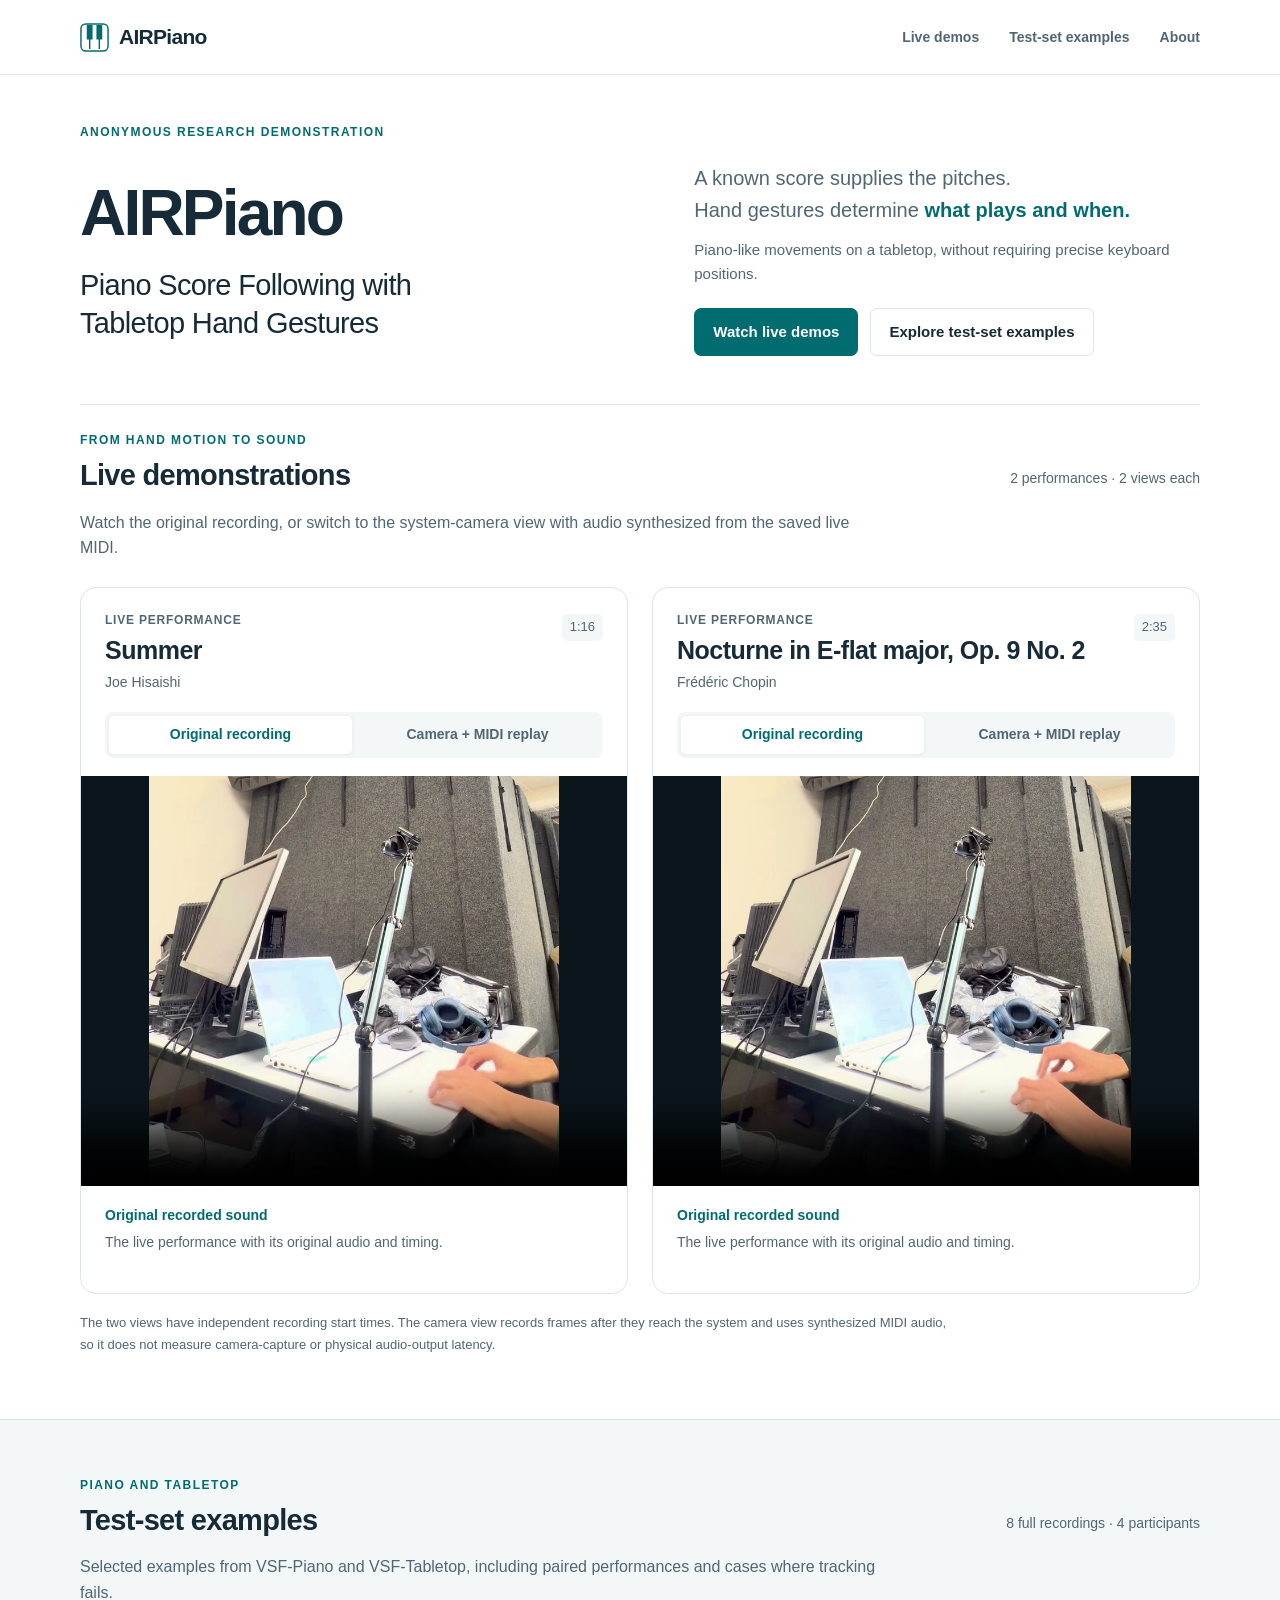
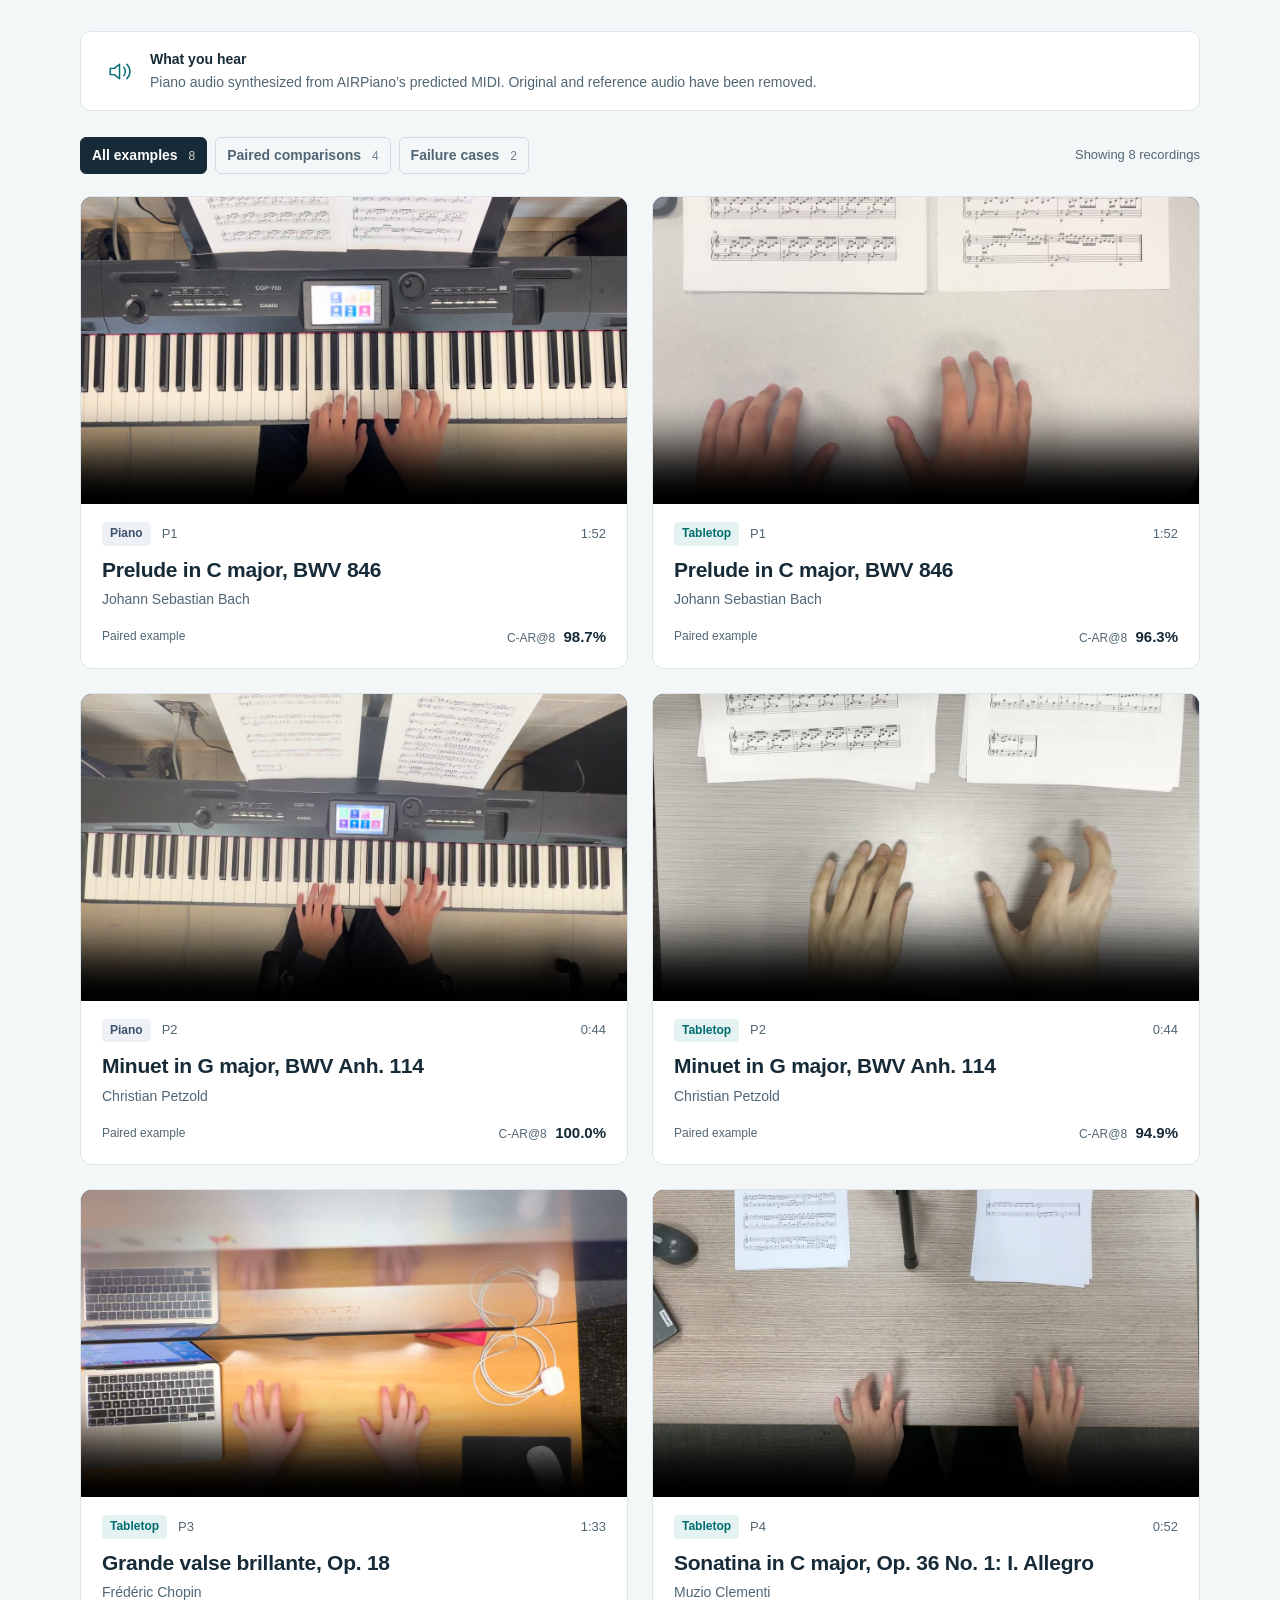
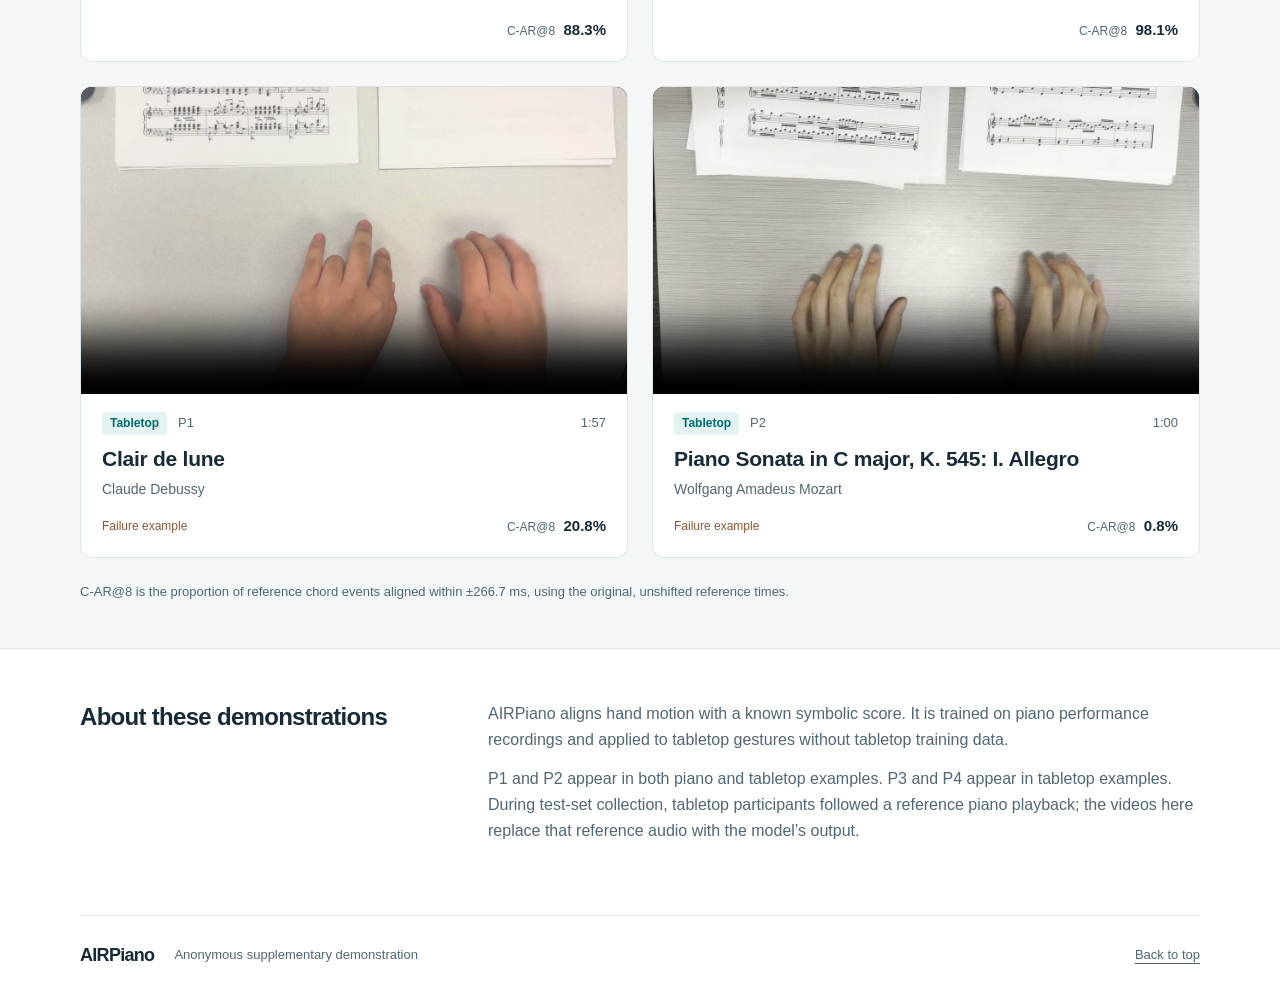
==== commit 84f151a8: "Clarify demo timing, standardize piece titles, and rename VSF datasets" ====
--- a/docs/index.html
+++ b/docs/index.html
@@ -35,7 +35,7 @@
       <p class="section-intro">Watch the original recording, or switch to the system-camera view with audio synthesized from the saved live MIDI.</p>
       <div class="live-grid">
 <article class="live-card" aria-labelledby="title-summer" data-live-card>
-  <div class="live-card-heading"><div><p class="overline">Live performance</p><h3 id="title-summer">Summer</h3><p class="piece-detail">Live tabletop performance</p></div><span class="duration" data-duration>1:16</span></div>
+  <div class="live-card-heading"><div><p class="overline">Live performance</p><h3 id="title-summer">Summer</h3><p class="piece-detail">Joe Hisaishi</p></div><span class="duration" data-duration>1:16</span></div>
   <div class="view-switch" role="group" aria-label="Recording view for Summer">
     <button type="button" aria-pressed="true" data-view="original" data-src="assets/media/live_summer.mp4" data-poster="assets/media/live_summer.jpg" data-duration="1:16">Original recording</button>
     <button type="button" aria-pressed="false" data-view="camera" data-src="assets/media/camera_summer.mp4" data-poster="assets/media/camera_summer.jpg" data-duration="1:11">Camera + MIDI replay</button>
@@ -45,76 +45,76 @@
   <noscript><p class="no-script-link"><a href="assets/media/camera_summer.mp4">Watch the camera view with synthesized MIDI replay</a>.</p></noscript>
 </article>
 <article class="live-card" aria-labelledby="title-chopin_nocturne_op_9_no_2" data-live-card>
-  <div class="live-card-heading"><div><p class="overline">Live performance</p><h3 id="title-chopin_nocturne_op_9_no_2">Chopin</h3><p class="piece-detail">Nocturne Op. 9 No. 2</p></div><span class="duration" data-duration>2:35</span></div>
-  <div class="view-switch" role="group" aria-label="Recording view for Chopin">
+  <div class="live-card-heading"><div><p class="overline">Live performance</p><h3 id="title-chopin_nocturne_op_9_no_2">Nocturne in E-flat major, Op. 9 No. 2</h3><p class="piece-detail">Frédéric Chopin</p></div><span class="duration" data-duration>2:35</span></div>
+  <div class="view-switch" role="group" aria-label="Recording view for Nocturne in E-flat major, Op. 9 No. 2">
     <button type="button" aria-pressed="true" data-view="original" data-src="assets/media/live_chopin_nocturne_op_9_no_2.mp4" data-poster="assets/media/live_chopin_nocturne_op_9_no_2.jpg" data-duration="2:35">Original recording</button>
     <button type="button" aria-pressed="false" data-view="camera" data-src="assets/media/camera_chopin_nocturne_op_9_no_2.mp4" data-poster="assets/media/camera_chopin_nocturne_op_9_no_2.jpg" data-duration="2:29">Camera + MIDI replay</button>
   </div>
-  <div class="live-screen"><video controls playsinline preload="none" poster="assets/media/live_chopin_nocturne_op_9_no_2.jpg" aria-label="Chopin: original live recording"><source src="assets/media/live_chopin_nocturne_op_9_no_2.mp4" type="video/mp4">Your browser does not support embedded video. <a href="assets/media/live_chopin_nocturne_op_9_no_2.mp4">Open the video</a>.</video></div>
+  <div class="live-screen"><video controls playsinline preload="none" poster="assets/media/live_chopin_nocturne_op_9_no_2.jpg" aria-label="Nocturne in E-flat major, Op. 9 No. 2: original live recording"><source src="assets/media/live_chopin_nocturne_op_9_no_2.mp4" type="video/mp4">Your browser does not support embedded video. <a href="assets/media/live_chopin_nocturne_op_9_no_2.mp4">Open the video</a>.</video></div>
   <div class="view-explanation" aria-live="polite"><span class="audio-label" data-audio-label>Original recorded sound</span><p data-view-description>The live performance with its original audio and timing.</p></div>
   <noscript><p class="no-script-link"><a href="assets/media/camera_chopin_nocturne_op_9_no_2.mp4">Watch the camera view with synthesized MIDI replay</a>.</p></noscript>
 </article></div>
-      <p class="timing-note">The two views have independent recording start times. Camera MIDI replay illustrates the system output; it does not measure physical audio-output latency.</p>
+      <p class="timing-note">The two views have independent recording start times. The camera view records frames after they reach the system and uses synthesized MIDI audio, so it does not measure camera-capture or physical audio-output latency.</p>
     </section>
 
     <section class="examples-section" id="examples" aria-labelledby="examples-title"><div class="page-width">
       <div class="section-heading"><div><p class="eyebrow">Piano and tabletop</p><h2 id="examples-title">Test-set examples</h2></div><span class="section-count">8 full recordings · 4 participants</span></div>
-      <p class="section-intro">Selected examples from DESK-Piano and DESK-Tabletop, including paired performances and cases where tracking fails.</p>
+      <p class="section-intro">Selected examples from VSF-Piano and VSF-Tabletop, including paired performances and cases where tracking fails.</p>
       <div class="sound-note"><span class="sound-mark" aria-hidden="true"><svg viewBox="0 0 24 24"><path d="M4 9v6h4l5 4V5L8 9H4zM17 8c2 2 2 6 0 8M20 5c4 4 4 10 0 14"/></svg></span><p><strong>What you hear</strong> Piano audio synthesized from AIRPiano’s predicted MIDI. Original and reference audio have been removed.</p></div>
       <div class="gallery-toolbar"><div class="filters" role="group" aria-label="Filter evaluation examples"><button type="button" data-filter="all" aria-pressed="true">All examples <span>8</span></button><button type="button" data-filter="paired" aria-pressed="false">Paired comparisons <span>4</span></button><button type="button" data-filter="failure" aria-pressed="false">Failure cases <span>2</span></button></div><span id="gallery-status" class="gallery-status" role="status">Showing 8 recordings</span></div>
       <div class="example-grid">
 <article class="example-card" data-example data-group="paired" aria-labelledby="eval_p1_piano_bach_prelude-title">
-  <div class="example-screen"><video controls playsinline preload="none" poster="assets/media/eval_p1_piano_bach_prelude.jpg" aria-label="Bach: Prelude, P1, Piano, predicted MIDI audio"><source src="assets/media/eval_p1_piano_bach_prelude.mp4" type="video/mp4">Your browser does not support embedded video. <a href="assets/media/eval_p1_piano_bach_prelude.mp4">Open the video</a>.</video></div>
+  <div class="example-screen"><video controls playsinline preload="none" poster="assets/media/eval_p1_piano_bach_prelude.jpg" aria-label="Johann Sebastian Bach: Prelude in C major, BWV 846, P1, Piano, predicted MIDI audio"><source src="assets/media/eval_p1_piano_bach_prelude.mp4" type="video/mp4">Your browser does not support embedded video. <a href="assets/media/eval_p1_piano_bach_prelude.mp4">Open the video</a>.</video></div>
   <div class="example-details"><div class="example-meta"><span class="condition piano">Piano</span><span>P1</span><span class="duration">1:52</span></div>
-  <h3 id="eval_p1_piano_bach_prelude-title">Bach: Prelude</h3>
+  <h3 id="eval_p1_piano_bach_prelude-title">Prelude in C major, BWV 846</h3><p class="piece-detail">Johann Sebastian Bach</p>
   <div class="example-bottom"><span class="case-label">Paired example</span><span class="metric" title="Chord alignment rate within 8 frames (266.7 ms)">C-AR@8 <strong>98.7%</strong></span></div></div>
 </article>
 <article class="example-card" data-example data-group="paired" aria-labelledby="eval_p1_tabletop_bach_prelude-title">
-  <div class="example-screen"><video controls playsinline preload="none" poster="assets/media/eval_p1_tabletop_bach_prelude.jpg" aria-label="Bach: Prelude, P1, Tabletop, predicted MIDI audio"><source src="assets/media/eval_p1_tabletop_bach_prelude.mp4" type="video/mp4">Your browser does not support embedded video. <a href="assets/media/eval_p1_tabletop_bach_prelude.mp4">Open the video</a>.</video></div>
+  <div class="example-screen"><video controls playsinline preload="none" poster="assets/media/eval_p1_tabletop_bach_prelude.jpg" aria-label="Johann Sebastian Bach: Prelude in C major, BWV 846, P1, Tabletop, predicted MIDI audio"><source src="assets/media/eval_p1_tabletop_bach_prelude.mp4" type="video/mp4">Your browser does not support embedded video. <a href="assets/media/eval_p1_tabletop_bach_prelude.mp4">Open the video</a>.</video></div>
   <div class="example-details"><div class="example-meta"><span class="condition tabletop">Tabletop</span><span>P1</span><span class="duration">1:52</span></div>
-  <h3 id="eval_p1_tabletop_bach_prelude-title">Bach: Prelude</h3>
+  <h3 id="eval_p1_tabletop_bach_prelude-title">Prelude in C major, BWV 846</h3><p class="piece-detail">Johann Sebastian Bach</p>
   <div class="example-bottom"><span class="case-label">Paired example</span><span class="metric" title="Chord alignment rate within 8 frames (266.7 ms)">C-AR@8 <strong>96.3%</strong></span></div></div>
 </article>
 <article class="example-card" data-example data-group="paired" aria-labelledby="eval_p2_piano_minuet-title">
-  <div class="example-screen"><video controls playsinline preload="none" poster="assets/media/eval_p2_piano_minuet.jpg" aria-label="Minuet, P2, Piano, predicted MIDI audio"><source src="assets/media/eval_p2_piano_minuet.mp4" type="video/mp4">Your browser does not support embedded video. <a href="assets/media/eval_p2_piano_minuet.mp4">Open the video</a>.</video></div>
+  <div class="example-screen"><video controls playsinline preload="none" poster="assets/media/eval_p2_piano_minuet.jpg" aria-label="Christian Petzold: Minuet in G major, BWV Anh. 114, P2, Piano, predicted MIDI audio"><source src="assets/media/eval_p2_piano_minuet.mp4" type="video/mp4">Your browser does not support embedded video. <a href="assets/media/eval_p2_piano_minuet.mp4">Open the video</a>.</video></div>
   <div class="example-details"><div class="example-meta"><span class="condition piano">Piano</span><span>P2</span><span class="duration">0:44</span></div>
-  <h3 id="eval_p2_piano_minuet-title">Minuet</h3>
+  <h3 id="eval_p2_piano_minuet-title">Minuet in G major, BWV Anh. 114</h3><p class="piece-detail">Christian Petzold</p>
   <div class="example-bottom"><span class="case-label">Paired example</span><span class="metric" title="Chord alignment rate within 8 frames (266.7 ms)">C-AR@8 <strong>100.0%</strong></span></div></div>
 </article>
 <article class="example-card" data-example data-group="paired" aria-labelledby="eval_p2_tabletop_minuet-title">
-  <div class="example-screen"><video controls playsinline preload="none" poster="assets/media/eval_p2_tabletop_minuet.jpg" aria-label="Minuet, P2, Tabletop, predicted MIDI audio"><source src="assets/media/eval_p2_tabletop_minuet.mp4" type="video/mp4">Your browser does not support embedded video. <a href="assets/media/eval_p2_tabletop_minuet.mp4">Open the video</a>.</video></div>
+  <div class="example-screen"><video controls playsinline preload="none" poster="assets/media/eval_p2_tabletop_minuet.jpg" aria-label="Christian Petzold: Minuet in G major, BWV Anh. 114, P2, Tabletop, predicted MIDI audio"><source src="assets/media/eval_p2_tabletop_minuet.mp4" type="video/mp4">Your browser does not support embedded video. <a href="assets/media/eval_p2_tabletop_minuet.mp4">Open the video</a>.</video></div>
   <div class="example-details"><div class="example-meta"><span class="condition tabletop">Tabletop</span><span>P2</span><span class="duration">0:44</span></div>
-  <h3 id="eval_p2_tabletop_minuet-title">Minuet</h3>
+  <h3 id="eval_p2_tabletop_minuet-title">Minuet in G major, BWV Anh. 114</h3><p class="piece-detail">Christian Petzold</p>
   <div class="example-bottom"><span class="case-label">Paired example</span><span class="metric" title="Chord alignment rate within 8 frames (266.7 ms)">C-AR@8 <strong>94.9%</strong></span></div></div>
 </article>
 <article class="example-card" data-example data-group="additional" aria-labelledby="eval_p3_tabletop_chopin_waltz-title">
-  <div class="example-screen"><video controls playsinline preload="none" poster="assets/media/eval_p3_tabletop_chopin_waltz.jpg" aria-label="Chopin: Waltz, P3, Tabletop, predicted MIDI audio"><source src="assets/media/eval_p3_tabletop_chopin_waltz.mp4" type="video/mp4">Your browser does not support embedded video. <a href="assets/media/eval_p3_tabletop_chopin_waltz.mp4">Open the video</a>.</video></div>
+  <div class="example-screen"><video controls playsinline preload="none" poster="assets/media/eval_p3_tabletop_chopin_waltz.jpg" aria-label="Frédéric Chopin: Grande valse brillante, Op. 18, P3, Tabletop, predicted MIDI audio"><source src="assets/media/eval_p3_tabletop_chopin_waltz.mp4" type="video/mp4">Your browser does not support embedded video. <a href="assets/media/eval_p3_tabletop_chopin_waltz.mp4">Open the video</a>.</video></div>
   <div class="example-details"><div class="example-meta"><span class="condition tabletop">Tabletop</span><span>P3</span><span class="duration">1:33</span></div>
-  <h3 id="eval_p3_tabletop_chopin_waltz-title">Chopin: Waltz</h3>
+  <h3 id="eval_p3_tabletop_chopin_waltz-title">Grande valse brillante, Op. 18</h3><p class="piece-detail">Frédéric Chopin</p>
   <div class="example-bottom"><span class="metric" title="Chord alignment rate within 8 frames (266.7 ms)">C-AR@8 <strong>88.3%</strong></span></div></div>
 </article>
 <article class="example-card" data-example data-group="additional" aria-labelledby="eval_p4_tabletop_clementi_sonata-title">
-  <div class="example-screen"><video controls playsinline preload="none" poster="assets/media/eval_p4_tabletop_clementi_sonata.jpg" aria-label="Clementi: Sonata, P4, Tabletop, predicted MIDI audio"><source src="assets/media/eval_p4_tabletop_clementi_sonata.mp4" type="video/mp4">Your browser does not support embedded video. <a href="assets/media/eval_p4_tabletop_clementi_sonata.mp4">Open the video</a>.</video></div>
+  <div class="example-screen"><video controls playsinline preload="none" poster="assets/media/eval_p4_tabletop_clementi_sonata.jpg" aria-label="Muzio Clementi: Sonatina in C major, Op. 36 No. 1: I. Allegro, P4, Tabletop, predicted MIDI audio"><source src="assets/media/eval_p4_tabletop_clementi_sonata.mp4" type="video/mp4">Your browser does not support embedded video. <a href="assets/media/eval_p4_tabletop_clementi_sonata.mp4">Open the video</a>.</video></div>
   <div class="example-details"><div class="example-meta"><span class="condition tabletop">Tabletop</span><span>P4</span><span class="duration">0:52</span></div>
-  <h3 id="eval_p4_tabletop_clementi_sonata-title">Clementi: Sonata</h3>
+  <h3 id="eval_p4_tabletop_clementi_sonata-title">Sonatina in C major, Op. 36 No. 1: I. Allegro</h3><p class="piece-detail">Muzio Clementi</p>
   <div class="example-bottom"><span class="metric" title="Chord alignment rate within 8 frames (266.7 ms)">C-AR@8 <strong>98.1%</strong></span></div></div>
 </article>
 <article class="example-card" data-example data-group="failure" aria-labelledby="eval_p1_tabletop_debussy_moon-title">
-  <div class="example-screen"><video controls playsinline preload="none" poster="assets/media/eval_p1_tabletop_debussy_moon.jpg" aria-label="Debussy: Clair de lune, P1, Tabletop, predicted MIDI audio"><source src="assets/media/eval_p1_tabletop_debussy_moon.mp4" type="video/mp4">Your browser does not support embedded video. <a href="assets/media/eval_p1_tabletop_debussy_moon.mp4">Open the video</a>.</video></div>
+  <div class="example-screen"><video controls playsinline preload="none" poster="assets/media/eval_p1_tabletop_debussy_moon.jpg" aria-label="Claude Debussy: Clair de lune, P1, Tabletop, predicted MIDI audio"><source src="assets/media/eval_p1_tabletop_debussy_moon.mp4" type="video/mp4">Your browser does not support embedded video. <a href="assets/media/eval_p1_tabletop_debussy_moon.mp4">Open the video</a>.</video></div>
   <div class="example-details"><div class="example-meta"><span class="condition tabletop">Tabletop</span><span>P1</span><span class="duration">1:57</span></div>
-  <h3 id="eval_p1_tabletop_debussy_moon-title">Debussy: Clair de lune</h3>
+  <h3 id="eval_p1_tabletop_debussy_moon-title">Clair de lune</h3><p class="piece-detail">Claude Debussy</p>
   <div class="example-bottom"><span class="case-label">Failure example</span><span class="metric" title="Chord alignment rate within 8 frames (266.7 ms)">C-AR@8 <strong>20.8%</strong></span></div></div>
 </article>
 <article class="example-card" data-example data-group="failure" aria-labelledby="eval_p2_tabletop_mozart_sonata-title">
-  <div class="example-screen"><video controls playsinline preload="none" poster="assets/media/eval_p2_tabletop_mozart_sonata.jpg" aria-label="Mozart: Sonata, P2, Tabletop, predicted MIDI audio"><source src="assets/media/eval_p2_tabletop_mozart_sonata.mp4" type="video/mp4">Your browser does not support embedded video. <a href="assets/media/eval_p2_tabletop_mozart_sonata.mp4">Open the video</a>.</video></div>
+  <div class="example-screen"><video controls playsinline preload="none" poster="assets/media/eval_p2_tabletop_mozart_sonata.jpg" aria-label="Wolfgang Amadeus Mozart: Piano Sonata in C major, K. 545: I. Allegro, P2, Tabletop, predicted MIDI audio"><source src="assets/media/eval_p2_tabletop_mozart_sonata.mp4" type="video/mp4">Your browser does not support embedded video. <a href="assets/media/eval_p2_tabletop_mozart_sonata.mp4">Open the video</a>.</video></div>
   <div class="example-details"><div class="example-meta"><span class="condition tabletop">Tabletop</span><span>P2</span><span class="duration">1:00</span></div>
-  <h3 id="eval_p2_tabletop_mozart_sonata-title">Mozart: Sonata</h3>
+  <h3 id="eval_p2_tabletop_mozart_sonata-title">Piano Sonata in C major, K. 545: I. Allegro</h3><p class="piece-detail">Wolfgang Amadeus Mozart</p>
   <div class="example-bottom"><span class="case-label">Failure example</span><span class="metric" title="Chord alignment rate within 8 frames (266.7 ms)">C-AR@8 <strong>0.8%</strong></span></div></div>
 </article></div>
       <p class="metric-note">C-AR@8 is the proportion of reference chord events aligned within ±266.7 ms, using the original, unshifted reference times.</p>
     </div></section>
 
-    <section class="about-section page-width" id="about" aria-labelledby="about-title"><h2 id="about-title">About these demonstrations</h2><div class="about-copy"><p>AIRPiano aligns hand motion with a known symbolic score. It is trained on piano performance recordings and applied to tabletop gestures without tabletop training data.</p><p>P1 and P2 appear in both piano and tabletop examples. P3 and P4 appear in tabletop examples. During test-set collection, tabletop participants followed a reference piano playback; the videos here replace that reference audio with the model’s output.</p><details><summary>Timing and playback details</summary><p>Evaluation videos preserve the saved prediction times, with no additional offset or tempo adjustment. Failure examples retain periods with no predicted sound. A final frame may be held briefly so the last synthesized note can finish.</p><p>Original live recordings retain their recorded audio. Camera-view audio is a replay synthesized from the MIDI logged during the live session, on the same session timeline. End-to-end latency has not been measured.</p></details></div></section>
+    <section class="about-section page-width" id="about" aria-labelledby="about-title"><h2 id="about-title">About these demonstrations</h2><div class="about-copy"><p>AIRPiano aligns hand motion with a known symbolic score. It is trained on piano performance recordings and applied to tabletop gestures without tabletop training data.</p><p>P1 and P2 appear in both piano and tabletop examples. P3 and P4 appear in tabletop examples. During test-set collection, tabletop participants followed a reference piano playback; the videos here replace that reference audio with the model’s output.</p></div></section>
   </main>
   <footer class="site-footer page-width"><span class="wordmark">AIRPiano</span><p>Anonymous supplementary demonstration</p><a href="#top">Back to top</a></footer>
 </body>
